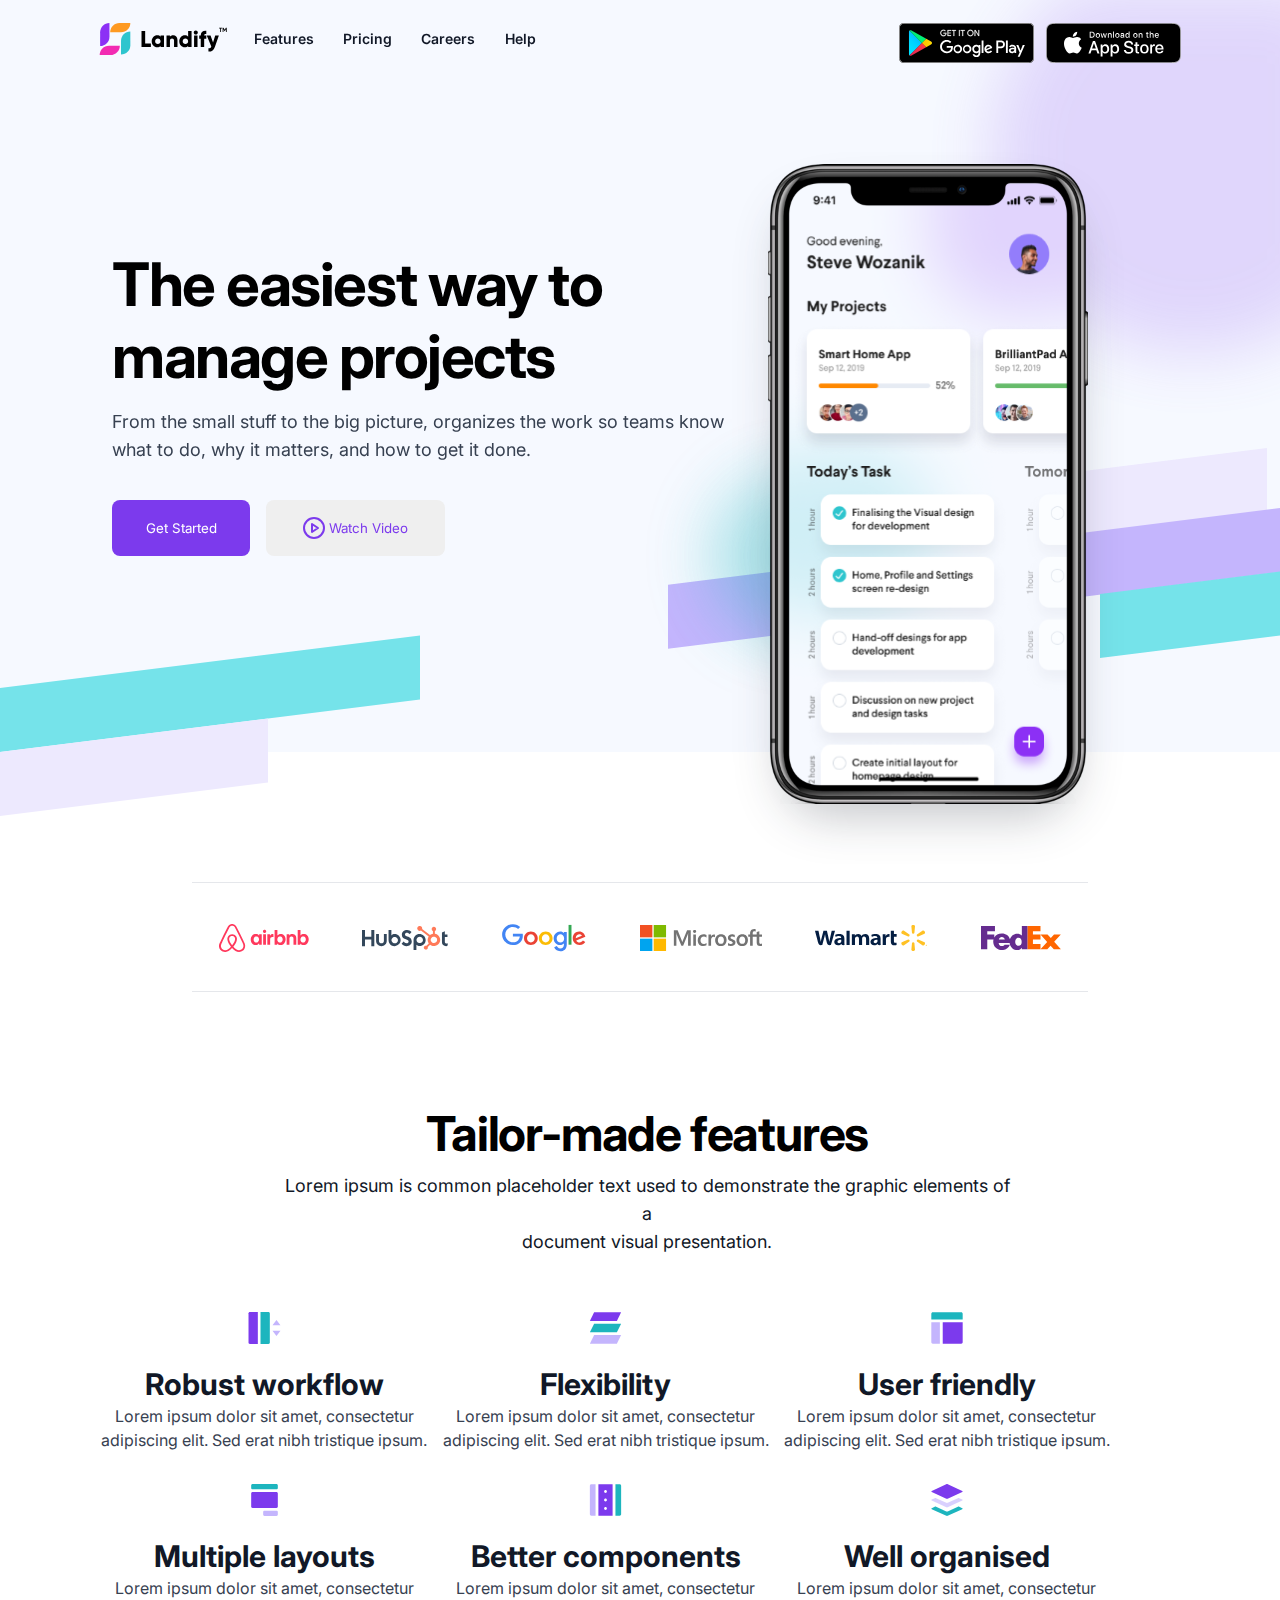
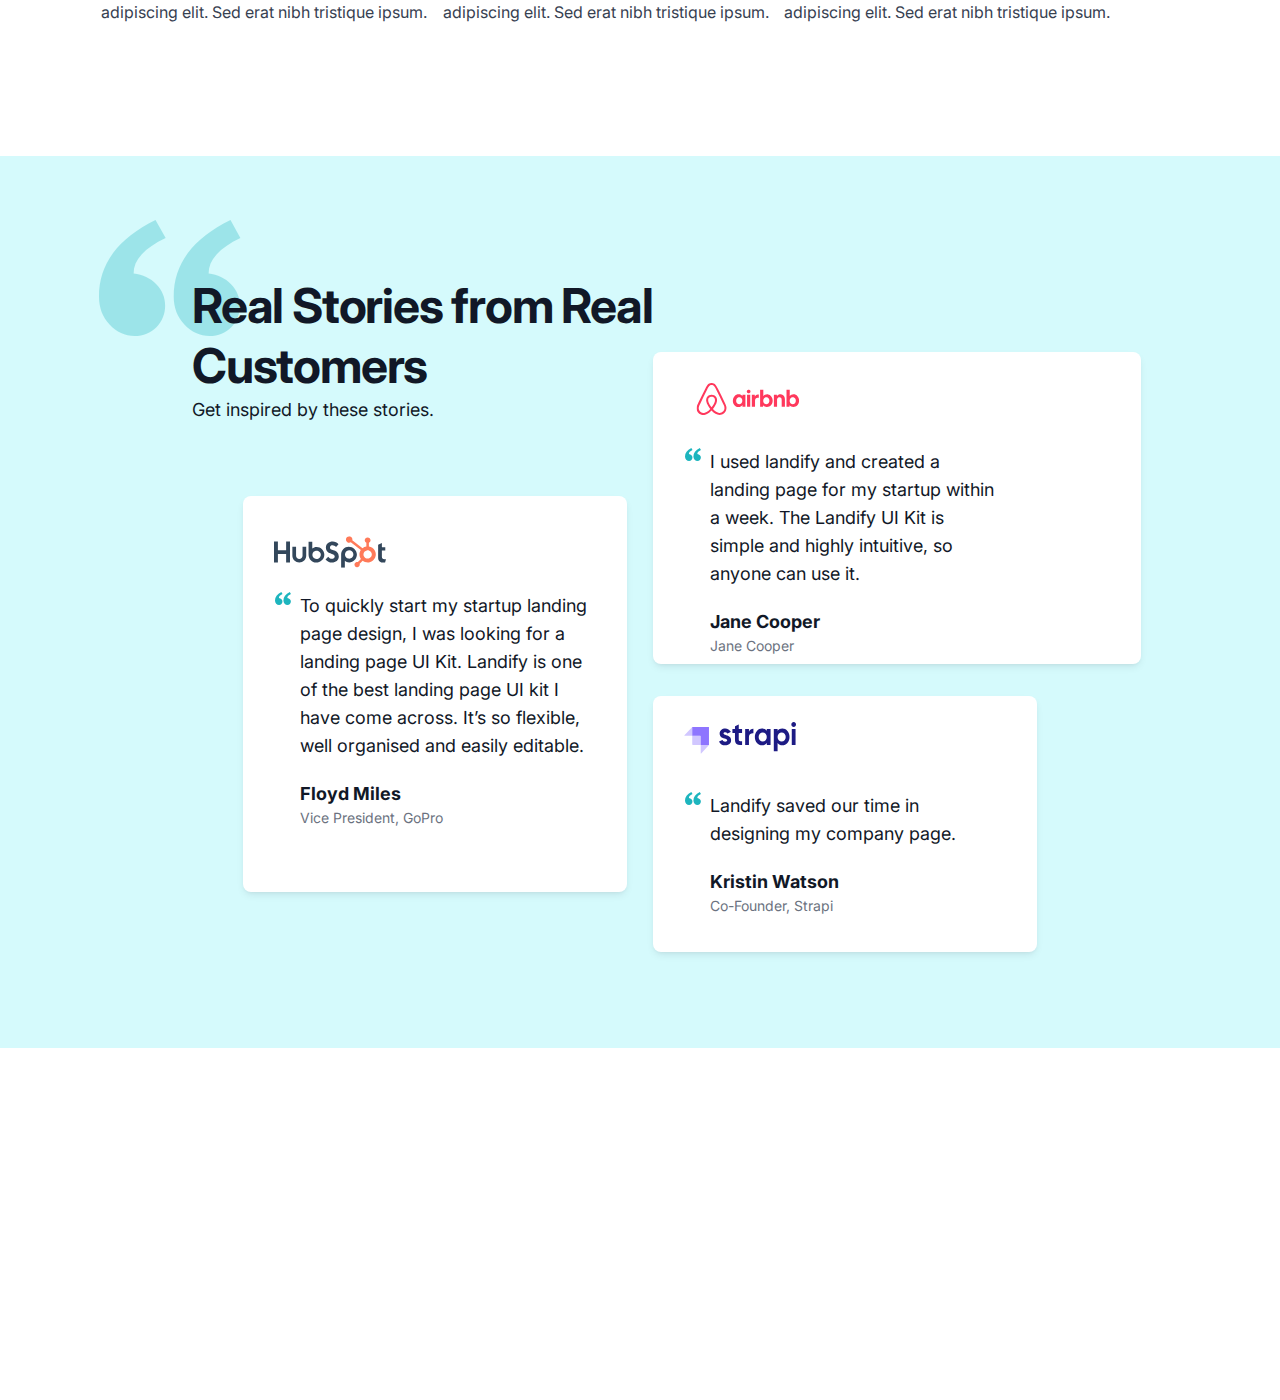
==== index.html @ a139fcc8 "Hero, LogoClouds, Features, Testimonial Html and Css pages were created" ====
<!DOCTYPE html>
<html lang="en">

<head>
  <meta charset="UTF-8">
  <meta http-equiv="X-UA-Compatible" content="IE=edge">
  <meta name="viewport" content="width=device-width, initial-scale=1.0">
  <title>Document</title>
  <link rel="stylesheet" href="style.css">
</head>

<body>
  <section class="frame">
    <section class="hero">

      <div class="bg">

          <img src="images/Hero/Purple Circle.svg" alt="" id="purple">
          <img src="images/Hero/Left Band 1.svg" alt="" id="band1">
          <img src="images/Hero/Left Band 2.svg" alt="" id="band2">
          <img src="images/Hero/Right Band 1.svg" alt="" id="band3">
          <img src="images/Hero/Right Band 2.svg" alt="" id="band4">
          <img src="images/Hero/Right Band 3.svg" alt="" id="band5">
       
        <div class="navbar">
          <div class="left-nav">
            <img src="images/Hero/Logo.svg" alt="">
            <div class="link">
              <a class="style" href="#">Features</a>
              <a class="style" href="#">Pricing</a>
              <a class="style" href="#">Careers</a>
              <a class="style" href="#">Help</a>
            </div>
          </div>
          <div class="right-nav">
            <img src="images/Hero/_App badges.svg" alt="">


          </div>
        </div>

        <div class="container">
          <div class="leftContainer">
            <div class="header">
              <p class=title>The easiest way to manage projects</p>
              <p class="subtitle">From the small stuff to the big picture, organizes the work so teams know what to do,
                why it matters, and how to get it
                done.</p>
            </div>
            <div class="buttons">
              <button id="purpleBtn">Get Started</button>
              <button id="btn"><img src="images/Hero/Icon.svg" alt="" style="margin-right: 4px;"> Watch Video</button>

            </div>





          </div>
          <div class="rightContainer">
            <img src="images/Hero/Turquoise Circle.svg" alt="" id="turquoise">
            <div class="iphone">
              <img src="images/Hero/Mobile.svg" alt="">
            </div>



          </div>

        </div>

      </div>
    </section>

<!---LogoClouds-->
<section class="logo-clouds">

  <div class="logo-container">
    
    <div class="logos">
      <img src="images/Logo Clouds/1.svg" alt="">
      <img src="images/Logo Clouds/2.svg" alt="">
      <img src="images/Logo Clouds/3.svg" alt="">
      <img src="images/Logo Clouds/4.svg" alt="">
      <img src="images/Logo Clouds/5.svg" alt="">
      <img src="images/Logo Clouds/6.svg" alt="">

    </div>

  </div>
</section>

<!-- Features -->

<section class="features">
  <div class="features-header">
    <p class=f-title>Tailor-made features</p>
    <p class="f-subtitle">Lorem ipsum is common placeholder text used to demonstrate the graphic elements of a <br> document visual presentation.</p>

  </div>
  <div class="features-container">
    <div class="row1">
      
      <div class="box">
        <img class="icon" src="images/Features/Group1.svg" alt="">
        <div class="content">
          <p  class="box-title">Robust workflow</p>
          <p class="box-subtitle">Lorem ipsum dolor sit amet, consectetur<br>adipiscing elit. Sed erat nibh tristique ipsum.</p>

        </div>
      </div>
      
      <div class="box">
            <img  class="icon" src="images/Features/Group2.svg" alt="">
            <div class="content">
              <p  class="box-title">Flexibility</p>
              <p class="box-subtitle">Lorem ipsum dolor sit amet, consectetur<br>adipiscing elit. Sed erat nibh tristique ipsum.</p>

            </div>
      </div>
  
      <div class="box">
          <img class="icon" src="images/Features/Group3.svg" alt="">
          <div class="content">
            <p class="box-title">User friendly</p>
            <p class="box-subtitle">Lorem ipsum dolor sit amet, consectetur<br>adipiscing elit. Sed erat nibh tristique ipsum.</p>

          </div>
      </div>

    </div>
    <div class="row2">
      <div class="box">
          <img class="icon"src="images/Features/Group4.svg" alt="">
          <div class="content">
            <p  class="box-title" >Multiple layouts</p>
            <p class="box-subtitle">Lorem ipsum dolor sit amet, consectetur<br>adipiscing elit. Sed erat nibh tristique ipsum.</p>

          </div>
      </div>
      <div class="box">
          <img class="icon" src="images/Features/Group5.svg" alt="">
          <div class="content">
            <p  class="box-title">Better components</p>
            <p class="box-subtitle">Lorem ipsum dolor sit amet, consectetur<br> adipiscing elit. Sed erat nibh tristique ipsum.</p>
          </div>
      </div>
      <div class="box">
          <img class="icon" src="images/Features/Group6.svg" alt="">
          <div class="content">
            <p  class="box-title" >Well organised</p>
            <p class="box-subtitle">Lorem ipsum dolor sit amet, consectetur<br>adipiscing elit. Sed erat nibh tristique ipsum.</p>

          </div>
      </div>

    </div>
  </div>



</section>

<section class="testimonial">
  <div class="iconic">
    <img src="images/Testimonial/icon.svg" alt="">
 
  </div>
  <div class="section-title">
    <p class="T-title">Real Stories from Real Customers</p>
   
    <p class=T-subtitle>Get inspired by these stories.</p>


  </div>
  <div class="item1">
    <img id="Hp" src="images/Logo Clouds/2.svg" alt="">
    <div class="content1">
      <img src="images/Testimonial/m.svg" alt="">
      <div class="f">
        <p class="text">To quickly start my startup landing page design, I was looking for a landing page UI Kit. Landify is one of the best
        landing page UI kit I have come across. It’s so flexible, well organised and easily editable.</p>
        <div class="fperson1">
          <p class="person">Floyd Miles</p>
          <p class="slim">Vice President, GoPro</p>

        </div>
      </div>
    </div>
  </div>
  <div class="item2">

    <img id="Hp" src="images/Testimonial/_Client logo.svg" alt="">
    <div class="content2">
      <img src="images/Testimonial/m.svg" alt="">
      <div class="f">
        <p class="text">Landify saved our time in designing my company page.</p>
        <div class="fperson1">
          <p class="person">Kristin Watson</p>
          <p class="slim">Co-Founder, Strapi</p>
    
        </div>
      </div>
    </div>



  </div>
  <div class="item3">
    <img id="Hp" src="images/Logo Clouds/1.svg" alt="">
    <div class="content3">
      <img src="images/Testimonial/m.svg" alt="">
      <div class="f">
        <p class="text">I used landify and created a landing page for my startup within a week. The Landify UI Kit is simple and highly
        intuitive, so anyone can use it.</p>
        <div class="fperson1">
          <p class="person">Jane Cooper</p>
          <p class="slim">Jane Cooper</p>
    
        </div>
      </div>
    </div>


  </div>
</section>






  </section>

</body>

</html>
---- style.css ----
@import url( 'https://fonts.googleapis.com/css2?family=Inter:wght@600,700,400,800&display=swap%27%27');
*{
    padding: 0;
    margin: 0;
    list-style: none;
    border: none;
    text-decoration: none;
    box-sizing: border-box;
    font-family: 'Inter',sans-serif;

}
.frame{
  position: relative;
  width: 100%;
  height: 3000px;
  overflow: hidden;
  background: white;
  margin: auto;

}
.hero{
  position: absolute;
  width: 100%;
  height: 866px;
  left:0px;
  top: 0px;
  margin: auto;
}
.bg{
    position: absolute;
    width: 100%;
    height: 752px;
    left: 0px;
    top: 0px;
    background: #F2F7FFB2 70%;
    background: rgba(242, 247, 255, 0.7);
    backdrop-filter: blur(100px);
}
#band1{
  position: absolute;
  top: 635px;
}
#band2{
  position: absolute;
  top: 718px;
}
#band3{
  position: absolute;
  top:448px;
  right: 1%;

}
#band4{
  position: absolute;
  top:508px;
  right: 0%;

}
#band5{
   position: absolute;
  top:541px;
  right: 0%;

}
#purple{
  position: absolute;
    filter: blur(33px);
    right: -5%;
    top: -15px;
    opacity: 0.3;
}
#turquoise{
  position: absolute;
  top:320px;
  left:13%;
  filter: blur(33px);
  opacity: 0.6;
  
}

.navbar{
  position:absolute;
  width: 100%;
  height: 80px;
  left:0px;
  top:0px;
 
}
.left-nav{
  display: flex;
  flex-direction:row;
  align-items: center;
  padding: 0px;
  position: absolute;
  width: 442px;
  height:32px;
  left:7.7%;
  top:23px;
 
}
.link{
display: flex;
flex-direction: row;
align-items: center;
justify-content: space-between;
padding: 0px;
position: absolute;
width: 282px;
height: 28px;
right: 5px;
flex: none;
order: 1;
flex-grow: 0;
}
.style{
color: #111827;
font-size: 14px;
font-style: normal;
font-weight: 600;
line-height: 20px;
letter-spacing: 0px;
text-align: left;

}

.right-nav{
  display: flex;
  flex-direction: column;
  align-items: center;
  padding: 0px;
  position: absolute;
  width: 282px;
  height:40px;
  right:7.7%;
  top:23px;

}



.container{
    display: flex;
    flex-direction: row;
    align-items: flex-start;
    padding: 0px;
    position: absolute;
    width:80%;
    height: 640px;
    right: 112px;
    left: 112px;
    top: 152px;
    bottom: 74px;
 
}
.leftContainer{
    display: flex;
    flex-direction: column;
    align-items: flex-start;
    padding: 96px 48px 0px 0px;
    position: static;
    width: 696px;
    height: 420px;
    left: 0px;
    top: 0px;
    flex: none;
    order: 0;
}

.title{
font-size: 60px;
font-style: normal;
font-weight: 700;
line-height: 72px;
letter-spacing: -0.025em;
text-align: left;
}
.subtitle{
position: static;
width: 648px;
height: 56px;
left: 0px;
top: 160px;
font-style: normal;
font-weight: normal;
font-size: 18px;
line-height: 28px;
font-feature-settings: 'liga' off;
flex: none;
order: 1;
align-self: stretch;
flex-grow: 0;
margin: 16px 0px;
color:#374151;
}
.buttons{
  display: flex;
flex-direction: row;
align-items: center;
justify-content: space-between;
padding: 0px;
position: static;
width: 333px;
height: 56px;
left: 0px;
top: 344px;
flex: none;
margin-top: 20px;
order: 1;
flex-grow: 0;

}
#purpleBtn{
  display: flex;
flex-direction: row;
justify-content: center;
align-items: center;
padding: 0px;
position: static;
width: 138px;
height: 56px;
left: 0px;
top: 0px;
background: #7C3AED;
border-radius: 8px;
flex: none;
order: 0;
flex-grow: 0;
color: white;
}
#btn{
display: flex;
flex-direction: row;
justify-content: center;
align-items: center;
padding: 0px;
position: static;
width: 179px;
height: 56px;
left: 154px;
top: 0px;
border-radius: 8px;
flex: none;
order: 1;
flex-grow: 0;
color:#7C3AED;
}

.rightContainer{
  position: absolute;
  width:488px;
  height: 640px;
  right: 0%;
  top: 0px;
  flex: none;
  order: 1;
  flex-grow: 0;

}
.iphone{
  position: absolute;
    width: 320px;
    height: 640px;
    left: 84px;
    top: 0px;   
}

/* LogoClouds */

.logo-clouds{
    display: flex;
    flex-direction: column;
    align-items: center;
    position: absolute;
    width: 100%;
    height: 142px;
    top: 866px;
    order: 1;
    background-color:white;

}
.logo-container{
    display: flex;
    flex-direction: column;
    align-items: center;
    position: absolute;
    width: 70%;
    height: 110px;
    order: 0;
    top: 16px;
    background-color:white;
     border:1px solid #E5E7EB;
    border-left:none;
    border-right: none;
}
.logos{
    display: flex;
    flex-direction: row;
    justify-content: space-around;
    align-items: center;
    position: absolute;
    width: 100%;
    height: 60px;
    top: 25px;
    order: 1;
    background: white;
  

}
 /* features */
 .features{
position:absolute;
width:100%;
height:748px;
top: 1008px;
background:#FFFFFF;
 }

.features-header{
    display: flex;
    flex-direction: column;
    align-items: flex-start;
    position: absolute;
    left: 22.14%;
    right: 21%;
    top: 12.83%;
    bottom: 70.59%;
    background-color:#FFFFFF;
}
.features-container{
display: flex;
flex-direction: column;
align-items: flex-start;
padding: 0px;
position: absolute;
width: 80%;
height: 368px;
left:7.7%;
top: 284px;
background:#FFFFFF;
}
.row1{
display: flex;
flex-direction: row;
align-items: center;
position: static;
height: 152px;
width: 100%;
order:0;
background:#FFFFFF;
margin-top:20px;
}
.row2{
display: flex;
flex-direction: row;
align-items: center;
position: static;
height: 152px;
width: 100%;
order:1;
background:#FFFFFF;
margin-top:20px;
}
.box{
display: flex;
flex-direction:column;
align-items: center;
position: static;
width: 100%;
height: 152px;
border-radius: 8px;
background-color:#FFFFFF;
margin-right:10px;

}

.f-title{
  position: static;
height: 60px;
width: 100%;
font-size: 48px;
font-style: normal;
font-weight: 700;
line-height: 60px;
letter-spacing: -0.025em;
text-align: center;


}
.f-subtitle{
width: 100%;;
height: 56px;
left: 0px;
top: 68px;
font-style: normal;
font-weight: normal;
font-size: 18px;
line-height: 28px;
text-align: center;
font-feature-settings: 'liga' off;
color: #111827;
flex: none;
order: 1;
align-self: stretch;
flex-grow: 0;
margin: 8px 0px;}
.icon{
position:relative;
width: 100%;
height: 32px;
top: 0px;

}
.content{
  display: flex;
    flex-direction: column;
    align-items: center;
    position: static;
    width: 100%;
    height: 96px;
    align-self: stretch;
    margin-top: 20px;
   
}
.box-title{

    font-style: normal;
    font-weight: bold;
    font-size: 30px;
    line-height: 40px; 
    text-align: center;
    color: #111827;
}
.box-subtitle{
   font-style: normal;
    font-weight: normal;
    font-size: 16px;
    line-height: 24px;
    text-align: center;
    color: #374151;

}
.testimonial{
position: absolute;
width: 100%;
height: 892px;
left: 0px;
top: 1756px;
background: #D5FAFC;
}
.iconic{
   position: absolute;
    width: 142px;
    height: 116px;
    left: 7.7%;
    top: 64px;
    opacity: 0.3;
}
.section-title{
display:flex;
flex-direction: column;
align-items: flex-start;
position: absolute;
height: 120px;
width: 488px;
left: 15%;
top: 120px;

}
.T-title{

color: #111827;
font-size: 48px;
font-style: normal;
font-weight: 700;
line-height: 60px;
letter-spacing: -0.025em;
text-align: left;

}
.T-subtitle{
color: #111827;
font-size: 18px;
font-style: normal;
font-weight: 400;
line-height: 28px;
letter-spacing: 0em;
text-align: left;

}
.item1{
    display: flex;
    flex-direction: column;
    align-items: flex-start;
    position: absolute;
    width: 384px;
    height: 396px;
    right: 51%;
    top: 340px;
    background: #FFFFFF;
    border-radius: 8px;
    box-shadow: 0px 4px 8px -2px rgba(17, 24, 39, 0.1), 0px 2px 4px -2px rgba(17, 24, 39, 0.06);


}
.item2{
  display: flex;
    flex-direction: column;
    align-items: flex-start;
    position: absolute;
    width: 384px;
    height: 256px;
    left: 51%;
    top: 540px;
    background: #FFFFFF;
    border-radius: 8px;
    box-shadow: 0px 4px 8px -2px rgba(17, 24, 39, 0.1), 0px 2px 4px -2px rgba(17, 24, 39, 0.06);

}
.item3{
   display: flex;
    flex-direction: column;
    align-items: flex-start;
    position: absolute;
    width: 488px;
    height: 312px;
    left: 51%;
    top: 196px;
    background: #FFFFFF;
    border-radius: 8px;
    box-shadow: 0px 4px 8px -2px rgba(17, 24, 39, 0.1), 0px 2px 4px -2px rgba(17, 24, 39, 0.06);
   

}
.content1{
display: flex;
flex-direction: row;
align-items: flex-start;
position: absolute;
height: 268px;
width: 320px;
left: 32px;
top: 96px;


}

.fperson1{
height: 48px;
width: 288px;
left: 0px;
top: 220px;
border-radius: 0px;
}

#Hp{
position:absolute;
width: 112px;
height: 32px;
left: 8%;
top: 10%;
}
.text{
color: #111827;
font-size: 18px;
font-style: normal;
font-weight: 400;
line-height: 28px;
letter-spacing: 0em;
text-align: left;

}
.person{
margin-top: 20px;
color: #111827;
font-size: 18px;
font-style: normal;
font-weight: 700;
line-height: 28px;
letter-spacing: 0em;
text-align: left;

}
.slim{
 color:#6B7280;
font-size: 14px;
font-style: normal;
font-weight: 400;
line-height: 20px;
letter-spacing: 0em;
text-align: left;

}
.content2{
display: flex;
flex-direction: row;
align-items: flex-start;
position: absolute;
height: 128px;
width: 320px;
left: 32px;
top: 96px;
border-radius: 0px;
}


.content3{
display: flex;
flex-direction: row;
align-items: flex-start;
position: absolute;
height: 184px;
width: 424px;
left: 32px;
top: 96px;
border-radius: 0px;

}
.f{
position: absolute;
height: 196px;
width: 288px;
left: 25px;
top: 0px;

}
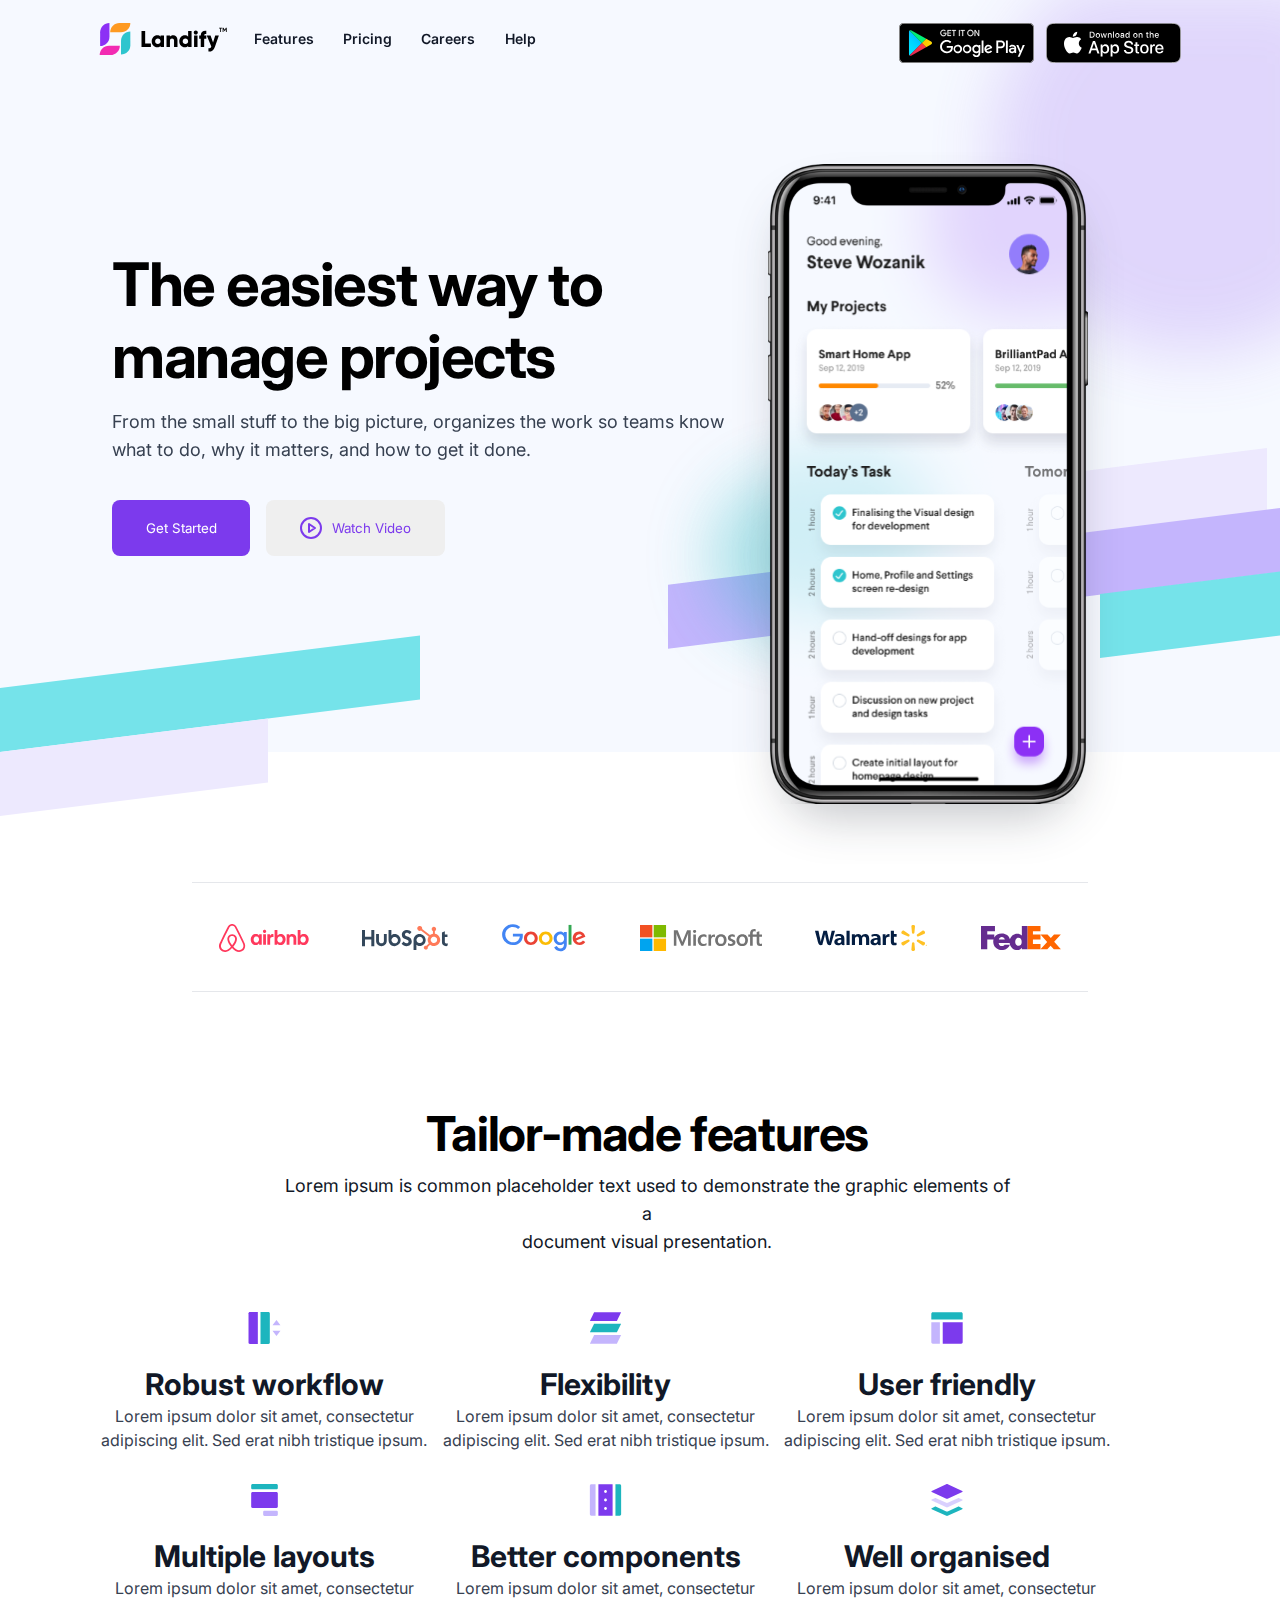
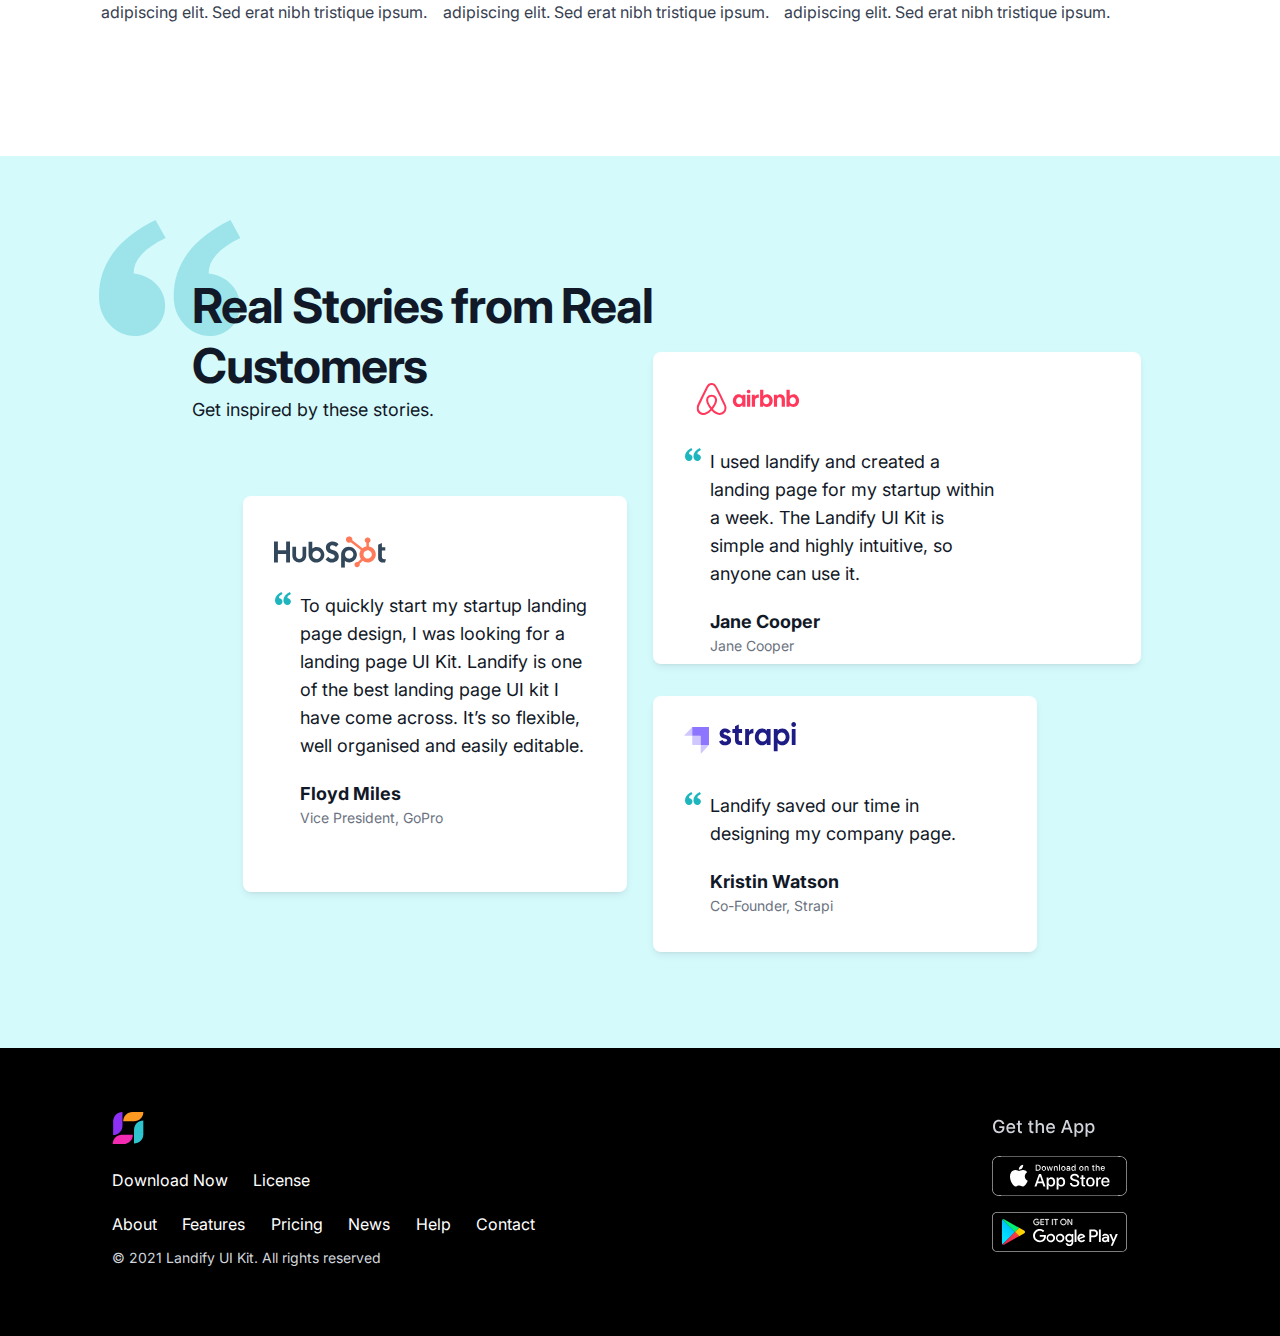
==== commit 74443db8: "Footer created with html and css" ====
--- a/index.html
+++ b/index.html
@@ -15,13 +15,13 @@
 
       <div class="bg">
 
-          <img src="images/Hero/Purple Circle.svg" alt="" id="purple">
-          <img src="images/Hero/Left Band 1.svg" alt="" id="band1">
-          <img src="images/Hero/Left Band 2.svg" alt="" id="band2">
-          <img src="images/Hero/Right Band 1.svg" alt="" id="band3">
-          <img src="images/Hero/Right Band 2.svg" alt="" id="band4">
-          <img src="images/Hero/Right Band 3.svg" alt="" id="band5">
-       
+        <img src="images/Hero/Purple Circle.svg" alt="" id="purple">
+        <img src="images/Hero/Left Band 1.svg" alt="" id="band1">
+        <img src="images/Hero/Left Band 2.svg" alt="" id="band2">
+        <img src="images/Hero/Right Band 1.svg" alt="" id="band3">
+        <img src="images/Hero/Right Band 2.svg" alt="" id="band4">
+        <img src="images/Hero/Right Band 3.svg" alt="" id="band5">
+
         <div class="navbar">
           <div class="left-nav">
             <img src="images/Hero/Logo.svg" alt="">
@@ -49,7 +49,7 @@
             </div>
             <div class="buttons">
               <button id="purpleBtn">Get Started</button>
-              <button id="btn"><img src="images/Hero/Icon.svg" alt="" style="margin-right: 4px;"> Watch Video</button>
+              <button id="btn"><img src="images/Hero/Icon.svg" alt="" style="margin-right:10px;"> Watch Video</button>
 
             </div>
 
@@ -73,159 +73,205 @@
       </div>
     </section>
 
-<!---LogoClouds-->
-<section class="logo-clouds">
-
-  <div class="logo-container">
-    
-    <div class="logos">
-      <img src="images/Logo Clouds/1.svg" alt="">
-      <img src="images/Logo Clouds/2.svg" alt="">
-      <img src="images/Logo Clouds/3.svg" alt="">
-      <img src="images/Logo Clouds/4.svg" alt="">
-      <img src="images/Logo Clouds/5.svg" alt="">
-      <img src="images/Logo Clouds/6.svg" alt="">
-
-    </div>
-
-  </div>
-</section>
-
-<!-- Features -->
-
-<section class="features">
-  <div class="features-header">
-    <p class=f-title>Tailor-made features</p>
-    <p class="f-subtitle">Lorem ipsum is common placeholder text used to demonstrate the graphic elements of a <br> document visual presentation.</p>
-
-  </div>
-  <div class="features-container">
-    <div class="row1">
-      
-      <div class="box">
-        <img class="icon" src="images/Features/Group1.svg" alt="">
-        <div class="content">
-          <p  class="box-title">Robust workflow</p>
-          <p class="box-subtitle">Lorem ipsum dolor sit amet, consectetur<br>adipiscing elit. Sed erat nibh tristique ipsum.</p>
-
-        </div>
-      </div>
-      
-      <div class="box">
-            <img  class="icon" src="images/Features/Group2.svg" alt="">
-            <div class="content">
-              <p  class="box-title">Flexibility</p>
-              <p class="box-subtitle">Lorem ipsum dolor sit amet, consectetur<br>adipiscing elit. Sed erat nibh tristique ipsum.</p>
-
-            </div>
-      </div>
-  
-      <div class="box">
-          <img class="icon" src="images/Features/Group3.svg" alt="">
-          <div class="content">
-            <p class="box-title">User friendly</p>
-            <p class="box-subtitle">Lorem ipsum dolor sit amet, consectetur<br>adipiscing elit. Sed erat nibh tristique ipsum.</p>
-
-          </div>
-      </div>
-
-    </div>
-    <div class="row2">
-      <div class="box">
-          <img class="icon"src="images/Features/Group4.svg" alt="">
-          <div class="content">
-            <p  class="box-title" >Multiple layouts</p>
-            <p class="box-subtitle">Lorem ipsum dolor sit amet, consectetur<br>adipiscing elit. Sed erat nibh tristique ipsum.</p>
-
-          </div>
-      </div>
-      <div class="box">
-          <img class="icon" src="images/Features/Group5.svg" alt="">
-          <div class="content">
-            <p  class="box-title">Better components</p>
-            <p class="box-subtitle">Lorem ipsum dolor sit amet, consectetur<br> adipiscing elit. Sed erat nibh tristique ipsum.</p>
-          </div>
-      </div>
-      <div class="box">
-          <img class="icon" src="images/Features/Group6.svg" alt="">
-          <div class="content">
-            <p  class="box-title" >Well organised</p>
-            <p class="box-subtitle">Lorem ipsum dolor sit amet, consectetur<br>adipiscing elit. Sed erat nibh tristique ipsum.</p>
-
-          </div>
-      </div>
-
-    </div>
-  </div>
-
-
-
-</section>
-
-<section class="testimonial">
-  <div class="iconic">
-    <img src="images/Testimonial/icon.svg" alt="">
- 
-  </div>
-  <div class="section-title">
-    <p class="T-title">Real Stories from Real Customers</p>
-   
-    <p class=T-subtitle>Get inspired by these stories.</p>
-
-
-  </div>
-  <div class="item1">
-    <img id="Hp" src="images/Logo Clouds/2.svg" alt="">
-    <div class="content1">
-      <img src="images/Testimonial/m.svg" alt="">
-      <div class="f">
-        <p class="text">To quickly start my startup landing page design, I was looking for a landing page UI Kit. Landify is one of the best
-        landing page UI kit I have come across. It’s so flexible, well organised and easily editable.</p>
-        <div class="fperson1">
-          <p class="person">Floyd Miles</p>
-          <p class="slim">Vice President, GoPro</p>
-
-        </div>
-      </div>
-    </div>
-  </div>
-  <div class="item2">
-
-    <img id="Hp" src="images/Testimonial/_Client logo.svg" alt="">
-    <div class="content2">
-      <img src="images/Testimonial/m.svg" alt="">
-      <div class="f">
-        <p class="text">Landify saved our time in designing my company page.</p>
-        <div class="fperson1">
-          <p class="person">Kristin Watson</p>
-          <p class="slim">Co-Founder, Strapi</p>
-    
-        </div>
-      </div>
-    </div>
-
-
-
-  </div>
-  <div class="item3">
-    <img id="Hp" src="images/Logo Clouds/1.svg" alt="">
-    <div class="content3">
-      <img src="images/Testimonial/m.svg" alt="">
-      <div class="f">
-        <p class="text">I used landify and created a landing page for my startup within a week. The Landify UI Kit is simple and highly
-        intuitive, so anyone can use it.</p>
-        <div class="fperson1">
-          <p class="person">Jane Cooper</p>
-          <p class="slim">Jane Cooper</p>
-    
-        </div>
-      </div>
-    </div>
-
-
-  </div>
-</section>
-
+    <!---LogoClouds-->
+    <section class="logo-clouds">
+
+      <div class="logo-container">
+
+        <div class="logos">
+          <img src="images/Logo Clouds/1.svg" style="cursor: pointer" alt="">
+          <img src="images/Logo Clouds/2.svg" style="cursor: pointer" alt="">
+          <img src="images/Logo Clouds/3.svg" style="cursor: pointer" alt="">
+          <img src="images/Logo Clouds/4.svg" style="cursor: pointer" alt="">
+          <img src="images/Logo Clouds/5.svg" style="cursor: pointer" alt="">
+          <img src="images/Logo Clouds/6.svg" style="cursor: pointer" alt="">
+
+        </div>
+
+      </div>
+    </section>
+
+    <!-- Features -->
+
+    <section class="features">
+      <div class="features-header">
+        <p class=f-title>Tailor-made features</p>
+        <p class="f-subtitle">Lorem ipsum is common placeholder text used to demonstrate the graphic elements of a <br>
+          document visual presentation.</p>
+
+      </div>
+      <div class="features-container">
+        <div class="row1">
+
+          <div class="box">
+            <img class="icon" src="images/Features/Group1.svg" alt="">
+            <div class="content">
+              <p class="box-title">Robust workflow</p>
+              <p class="box-subtitle">Lorem ipsum dolor sit amet, consectetur<br>adipiscing elit. Sed erat nibh
+                tristique ipsum.</p>
+
+            </div>
+          </div>
+
+          <div class="box">
+            <img class="icon" src="images/Features/Group2.svg" alt="">
+            <div class="content">
+              <p class="box-title">Flexibility</p>
+              <p class="box-subtitle">Lorem ipsum dolor sit amet, consectetur<br>adipiscing elit. Sed erat nibh
+                tristique ipsum.</p>
+
+            </div>
+          </div>
+
+          <div class="box">
+            <img class="icon" src="images/Features/Group3.svg" alt="">
+            <div class="content">
+              <p class="box-title">User friendly</p>
+              <p class="box-subtitle">Lorem ipsum dolor sit amet, consectetur<br>adipiscing elit. Sed erat nibh
+                tristique ipsum.</p>
+
+            </div>
+          </div>
+
+        </div>
+        <div class="row2">
+          <div class="box">
+            <img class="icon" src="images/Features/Group4.svg" alt="">
+            <div class="content">
+              <p class="box-title">Multiple layouts</p>
+              <p class="box-subtitle">Lorem ipsum dolor sit amet, consectetur<br>adipiscing elit. Sed erat nibh
+                tristique ipsum.</p>
+
+            </div>
+          </div>
+          <div class="box">
+            <img class="icon" src="images/Features/Group5.svg" alt="">
+            <div class="content">
+              <p class="box-title">Better components</p>
+              <p class="box-subtitle">Lorem ipsum dolor sit amet, consectetur<br> adipiscing elit. Sed erat nibh
+                tristique ipsum.</p>
+            </div>
+          </div>
+          <div class="box">
+            <img class="icon" src="images/Features/Group6.svg" alt="">
+            <div class="content">
+              <p class="box-title">Well organised</p>
+              <p class="box-subtitle">Lorem ipsum dolor sit amet, consectetur<br>adipiscing elit. Sed erat nibh
+                tristique ipsum.</p>
+
+            </div>
+          </div>
+
+        </div>
+      </div>
+
+
+
+    </section>
+
+    <section class="testimonial">
+      <div class="iconic">
+        <img src="images/Testimonial/icon.svg" alt="">
+
+      </div>
+      <div class="section-title">
+        <p class="T-title">Real Stories from Real Customers</p>
+
+        <p class=T-subtitle>Get inspired by these stories.</p>
+
+
+      </div>
+      <div class="item1">
+        <img id="Hp" src="images/Logo Clouds/2.svg" alt="">
+        <div class="content1">
+          <img src="images/Testimonial/m.svg" alt="">
+          <div class="f">
+            <p class="text">To quickly start my startup landing page design, I was looking for a landing page UI Kit.
+              Landify is one of the best
+              landing page UI kit I have come across. It’s so flexible, well organised and easily editable.</p>
+            <div class="fperson1">
+              <p class="person">Floyd Miles</p>
+              <p class="slim">Vice President, GoPro</p>
+
+            </div>
+          </div>
+        </div>
+      </div>
+      <div class="item2">
+
+        <img id="Hp" src="images/Testimonial/_Client logo.svg" alt="">
+        <div class="content2">
+          <img src="images/Testimonial/m.svg" alt="">
+          <div class="f">
+            <p class="text">Landify saved our time in designing my company page.</p>
+            <div class="fperson1">
+              <p class="person">Kristin Watson</p>
+              <p class="slim">Co-Founder, Strapi</p>
+
+            </div>
+          </div>
+        </div>
+
+
+
+      </div>
+      <div class="item3">
+        <img id="Hp" src="images/Logo Clouds/1.svg" alt="">
+        <div class="content3">
+          <img src="images/Testimonial/m.svg" alt="">
+          <div class="f">
+            <p class="text">I used landify and created a landing page for my startup within a week. The Landify UI Kit
+              is simple and highly
+              intuitive, so anyone can use it.</p>
+            <div class="fperson1">
+              <p class="person">Jane Cooper</p>
+              <p class="slim">Jane Cooper</p>
+
+            </div>
+          </div>
+        </div>
+
+
+      </div>
+    </section>
+    <!-- footer -->
+
+    <section class="footer">
+      <div class="footer-section">
+        <div class="footer-logo">
+          <img src="images/footer/Logomark.svg" alt="">
+
+        </div>
+        <div class="links">
+          <div class="links1">
+            <a class="ftext" href="#">Download Now</a>
+            <a class="ftext" href="#">License</a>
+
+          </div>
+
+          <div class="links2">
+            <a class="ftext" href="#">About</a>
+            <a class="ftext" href="#">Features</a>
+            <a class="ftext" href="#">Pricing</a>
+            <a class="ftext" href="#">News</a>
+            <a class="ftext" href="#">Help</a>
+            <a class="ftext" href="#">Contact</a>
+
+
+
+          </div>
+
+        </div>
+        <p class="footer-text">© 2021 Landify UI Kit. All rights reserved</p>
+
+      </div>
+
+      <div class="download-badges">
+        <img src="images/footer/Download Badges.svg" alt="">
+
+
+      </div>
+    </section>
 
 
 
--- a/style.css
+++ b/style.css
@@ -12,7 +12,7 @@
 .frame{
   position: relative;
   width: 100%;
-  height: 3000px;
+  height: 2936px;
   overflow: hidden;
   background: white;
   margin: auto;
@@ -621,5 +621,95 @@
 width: 288px;
 left: 25px;
 top: 0px;
-
-}
+}
+
+.footer{
+display: flex;
+flex-direction: row;
+justify-content: space-between;
+align-items: flex-start;
+padding: 64px 112px;
+position:absolute;
+width: 100%;
+height: 288px;
+background:black;
+top: calc(50% - 288px/2 + 1324px);
+}
+.footer-section{
+display: flex;
+flex-direction: column;
+align-items: flex-start;
+padding: 0px;
+position: static;
+width: 423px;
+height: 160px;
+left: 112px;
+top: 64px;
+background-color:black;
+
+}
+.links{
+height: 60px;
+width: 423px;
+left: 0px;
+top: 56px;
+border-radius: 0px;
+background-color: black;
+
+}
+.links1{
+height: 24px;
+width: 198px;
+left: 0px;
+top: 0px;
+background-color:black;
+display:flex;
+justify-content: space-between;
+margin-top:20px;
+
+}
+.links2{
+height: 24px;
+width: 423px;
+left: 0px;
+top: 36px;
+border-radius: 0px;
+background-color:black;
+display:flex;
+justify-content: space-between;
+margin-top:20px;
+
+}
+.ftext{
+font-size: 16px;
+font-style: normal;
+font-weight: 400;
+line-height: 24px;
+letter-spacing: 0em;
+text-align: left;
+color: #FFFFFF;
+
+}
+.footer-text{
+font-size: 14px;
+font-style: normal;
+font-weight: 400;
+line-height: 20px;
+letter-spacing: 0em;
+text-align: left;
+color: #D1D5DB;
+margin-top:40px;
+
+}
+.dowload-badges{
+display: flex;
+flex-direction: column;
+align-items: flex-start;
+position: absolute;
+width: 176px;
+height: 140px;
+right: 7.7%;
+top: 64px;
+
+
+}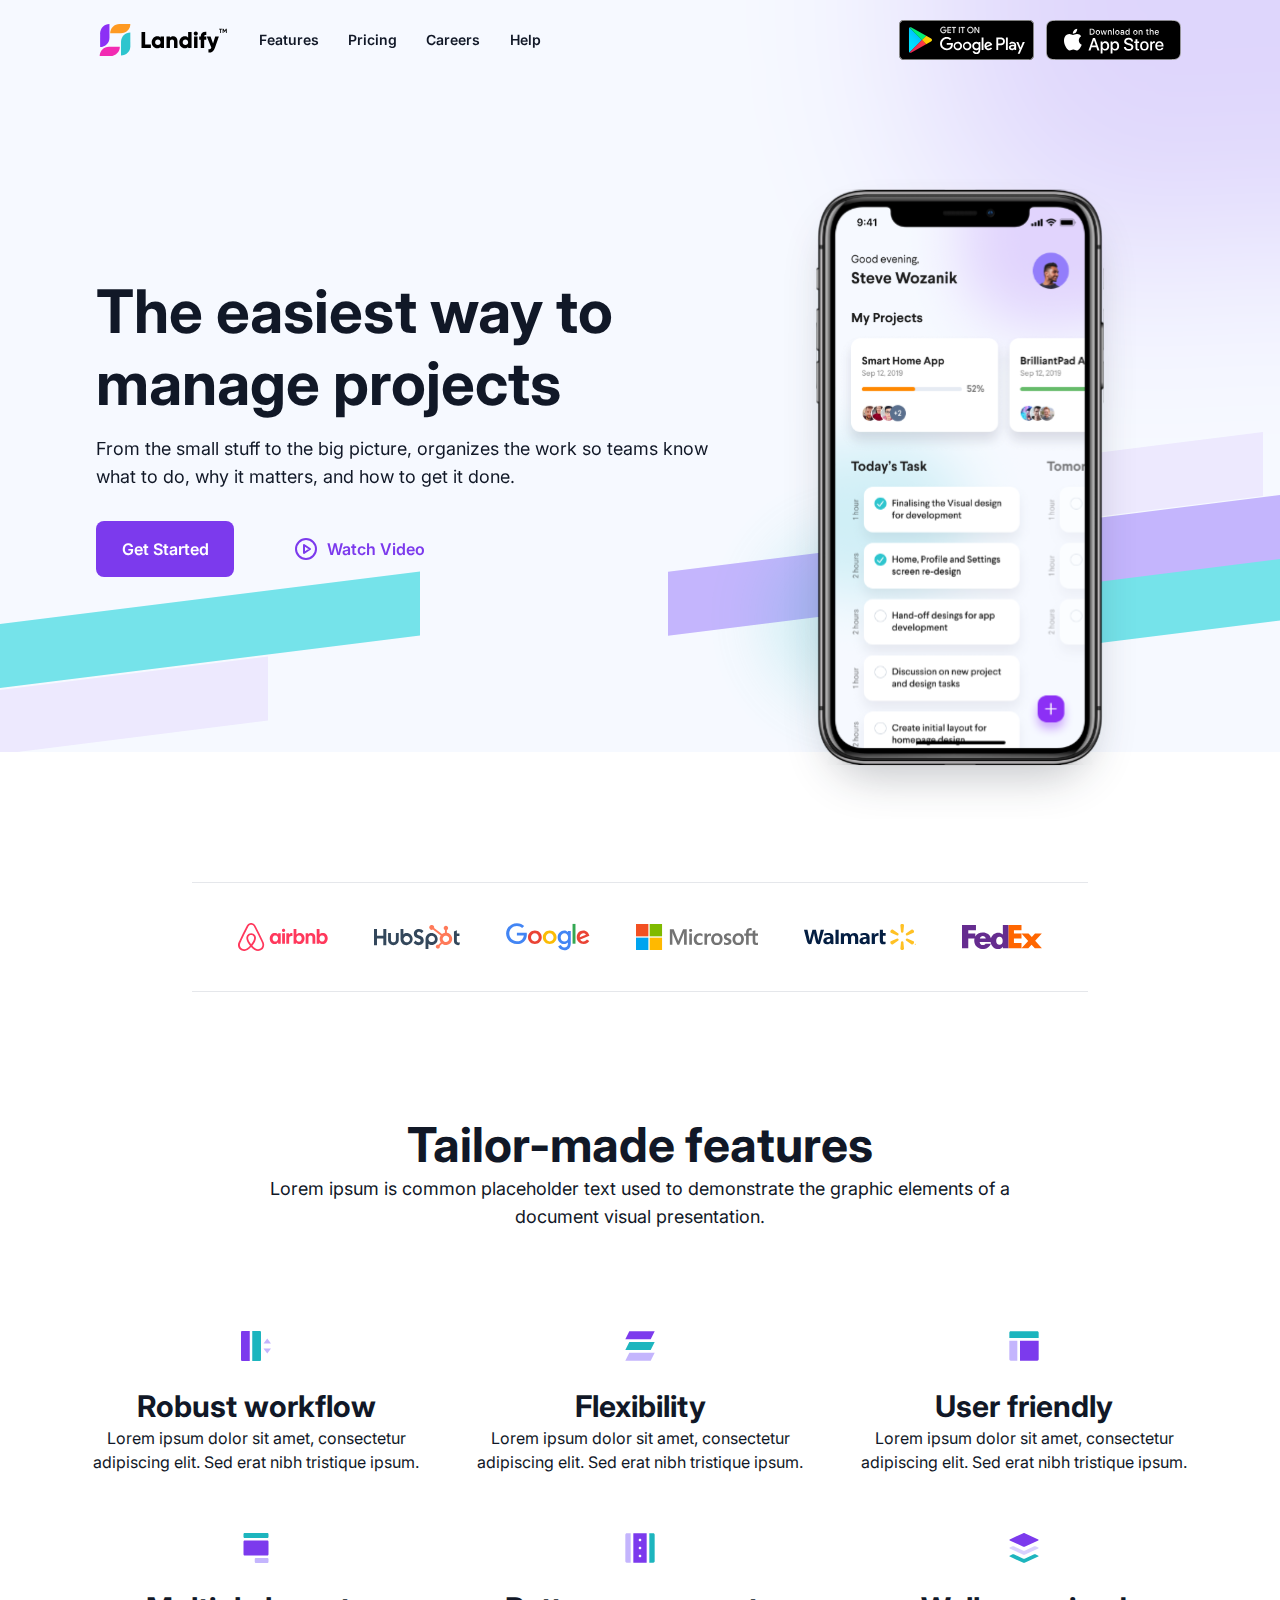
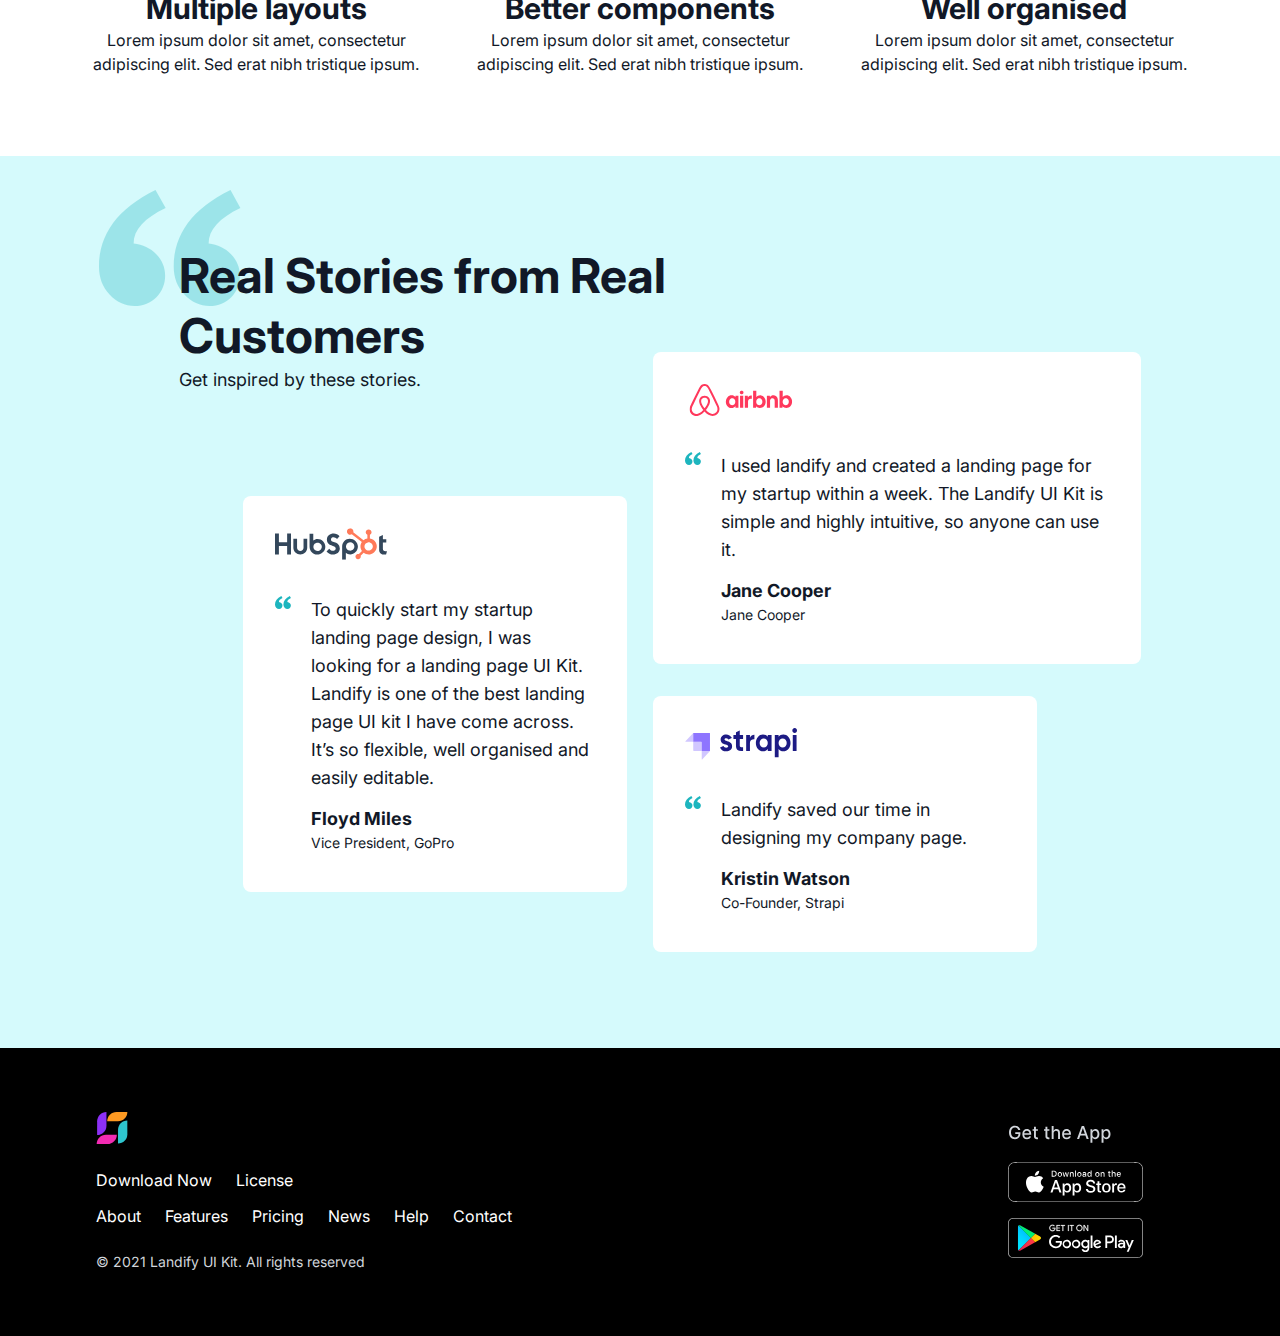
==== commit 8c4b0dd4: "desktop changes made" ====
--- a/index.html
+++ b/index.html
@@ -7,6 +7,7 @@
   <meta name="viewport" content="width=device-width, initial-scale=1.0">
   <title>Document</title>
   <link rel="stylesheet" href="style.css">
+  <link rel="stylesheet" href="responsive.css">
 </head>
 
 <body>
@@ -14,14 +15,7 @@
     <section class="hero">
 
       <div class="bg">
-
-        <img src="images/Hero/Purple Circle.svg" alt="" id="purple">
-        <img src="images/Hero/Left Band 1.svg" alt="" id="band1">
-        <img src="images/Hero/Left Band 2.svg" alt="" id="band2">
-        <img src="images/Hero/Right Band 1.svg" alt="" id="band3">
-        <img src="images/Hero/Right Band 2.svg" alt="" id="band4">
-        <img src="images/Hero/Right Band 3.svg" alt="" id="band5">
-
+        <img src="images/Hero/Turquoise Circle.svg" alt="" class="turquoise">
         <div class="navbar">
           <div class="left-nav">
             <img src="images/Hero/Logo.svg" alt="">
@@ -33,6 +27,7 @@
             </div>
           </div>
           <div class="right-nav">
+
             <img src="images/Hero/_App badges.svg" alt="">
 
 
@@ -41,34 +36,28 @@
 
         <div class="container">
           <div class="leftContainer">
-            <div class="header">
-              <p class=title>The easiest way to manage projects</p>
-              <p class="subtitle">From the small stuff to the big picture, organizes the work so teams know what to do,
-                why it matters, and how to get it
-                done.</p>
-            </div>
+
+            <span class=title>The easiest way to manage projects</span> <br>
+            <p class="subtitle">From the small stuff to the big picture, organizes the work so teams know what to do,
+              why it matters, and how to get it
+              done.</p>
             <div class="buttons">
               <button id="purpleBtn">Get Started</button>
               <button id="btn"><img src="images/Hero/Icon.svg" alt="" style="margin-right:10px;"> Watch Video</button>
-
-            </div>
-
-
-
-
+            </div>
 
           </div>
           <div class="rightContainer">
-            <img src="images/Hero/Turquoise Circle.svg" alt="" id="turquoise">
+            <!-- <img src="images/Hero/Turquoise Circle.svg" alt="" id="turquoise"> -->
             <div class="iphone">
               <img src="images/Hero/Mobile.svg" alt="">
             </div>
 
 
-
-          </div>
-
-        </div>
+          </div>
+        </div>
+
+      </div>
 
       </div>
     </section>
@@ -134,7 +123,7 @@
           </div>
 
         </div>
-        <div class="row2">
+        <div class="row1">
           <div class="box">
             <img class="icon" src="images/Features/Group4.svg" alt="">
             <div class="content">
@@ -164,9 +153,6 @@
 
         </div>
       </div>
-
-
-
     </section>
 
     <section class="testimonial">
@@ -175,9 +161,9 @@
 
       </div>
       <div class="section-title">
-        <p class="T-title">Real Stories from Real Customers</p>
-
-        <p class=T-subtitle>Get inspired by these stories.</p>
+        <p class="testimonial-title">Real Stories from Real Customers</p>
+
+        <p class="testimonial-subtitle">Get inspired by these stories.</p>
 
 
       </div>
@@ -202,7 +188,7 @@
         <img id="Hp" src="images/Testimonial/_Client logo.svg" alt="">
         <div class="content2">
           <img src="images/Testimonial/m.svg" alt="">
-          <div class="f">
+          <div class="f2">
             <p class="text">Landify saved our time in designing my company page.</p>
             <div class="fperson1">
               <p class="person">Kristin Watson</p>
@@ -219,7 +205,7 @@
         <img id="Hp" src="images/Logo Clouds/1.svg" alt="">
         <div class="content3">
           <img src="images/Testimonial/m.svg" alt="">
-          <div class="f">
+          <div class="f3">
             <p class="text">I used landify and created a landing page for my startup within a week. The Landify UI Kit
               is simple and highly
               intuitive, so anyone can use it.</p>
@@ -235,47 +221,38 @@
       </div>
     </section>
     <!-- footer -->
-
     <section class="footer">
-      <div class="footer-section">
-        <div class="footer-logo">
-          <img src="images/footer/Logomark.svg" alt="">
-
-        </div>
-        <div class="links">
-          <div class="links1">
-            <a class="ftext" href="#">Download Now</a>
-            <a class="ftext" href="#">License</a>
-
-          </div>
-
-          <div class="links2">
-            <a class="ftext" href="#">About</a>
-            <a class="ftext" href="#">Features</a>
-            <a class="ftext" href="#">Pricing</a>
-            <a class="ftext" href="#">News</a>
-            <a class="ftext" href="#">Help</a>
-            <a class="ftext" href="#">Contact</a>
-
-
-
-          </div>
-
-        </div>
-        <p class="footer-text">© 2021 Landify UI Kit. All rights reserved</p>
-
-      </div>
-
-      <div class="download-badges">
-        <img src="images/footer/Download Badges.svg" alt="">
-
-
-      </div>
-    </section>
-
-
-
-
+      <div class="footer-container">
+        <div class="left-footer">
+          <div class="links">
+            <div class="row">
+              <img class="small-logo" src="images/footer/Logomark.svg" alt="">
+            </div>
+            <div class="row">
+              <a class="footer-links">Download Now</a>
+              <a class="footer-links">License</a>
+            </div>
+            <div class="row">
+              <a class="footer-links">About</a>
+              <a class="footer-links">Features</a>
+              <a class="footer-links">Pricing</a>
+              <a class="footer-links">News</a>
+              <a class="footer-links">Help</a>
+              <a class="footer-links">Contact</a>
+            </div>
+            <div class="row">
+              <span class="footer-text">© 2021 Landify UI Kit. All rights reserved</span>
+            </div>
+          </div>
+        </div>
+        <div class="right-footer">
+          <div class="row">
+            <img class="footer-img" src="images/footer/Download Badges.svg" alt="">
+          </div>
+
+        </div>
+      </div>
+    </section>
 
   </section>
 
--- a/style.css
+++ b/style.css
@@ -7,6 +7,7 @@
     text-decoration: none;
     box-sizing: border-box;
     font-family: 'Inter',sans-serif;
+    color: #111827;
 
 }
 .frame{
@@ -14,702 +15,466 @@
   width: 100%;
   height: 2936px;
   overflow: hidden;
-  background: white;
-  margin: auto;
-
-}
+  background:#FFFFFF;
+  margin:auto;
+  background-image: url('images/Hero/Purple\ Circle.svg');
+  background-repeat: no-repeat;
+  background-position: 100% -4%;
+  
+  
+
+}
+/**** HERO CSS ****/
 .hero{
-  position: absolute;
   width: 100%;
   height: 866px;
-  left:0px;
-  top: 0px;
   margin: auto;
 }
 .bg{
-    position: absolute;
     width: 100%;
     height: 752px;
-    left: 0px;
-    top: 0px;
     background: #F2F7FFB2 70%;
-    background: rgba(242, 247, 255, 0.7);
     backdrop-filter: blur(100px);
-}
-#band1{
-  position: absolute;
-  top: 635px;
-}
-#band2{
-  position: absolute;
-  top: 718px;
-}
-#band3{
-  position: absolute;
-  top:448px;
-  right: 1%;
-
-}
-#band4{
-  position: absolute;
-  top:508px;
-  right: 0%;
-
-}
-#band5{
+    background-image: url('images/Hero/Left\ Band\ 1.svg'),url('images/Hero/Left\ Band\ 2.svg'),url('images/Hero/Right\ Band\ 1.svg'),url('images/Hero/Right\ Band\ 2.svg'),url('images/Hero/Right\ Band\ 3.svg');
+    background-repeat: no-repeat;
+   background-position: 0% 90%, 0% 103.5%, 98% 68%, 100% 81%,100% 83%;
+}
+.turquoise{
    position: absolute;
-  top:541px;
-  right: 0%;
-
-}
-#purple{
-  position: absolute;
-    filter: blur(33px);
-    right: -5%;
-    top: -15px;
-    opacity: 0.3;
-}
-#turquoise{
-  position: absolute;
-  top:320px;
-  left:13%;
+  top:71%;
+  left:60%;
   filter: blur(33px);
-  opacity: 0.6;
-  
+  opacity: 0.3;
+  z-index: 0;
 }
 
 .navbar{
-  position:absolute;
+  display: flex;
+  flex-direction: row;
+  align-items: center;
+  justify-content: space-between;
   width: 100%;
   height: 80px;
-  left:0px;
-  top:0px;
+  margin: auto;
+  position: relative;
  
+
 }
 .left-nav{
+    display: flex;
+    flex-direction: row;
+    align-items: center;
+    justify-content: space-between;
+    width: 442px;
+    height: 32px;
+    margin-left:7.7%;
+}
+.right-nav{
+    display: flex;
+    flex-direction: row;
+    align-items: center;
+    justify-content: space-between;
+    width: 282px;
+    height: 40px;
+    margin-right:7.7%;
+}
+.style{
+   font-size: 14px;
+   font-weight: 600;
+   line-height: 20px;
+}
+.link{
+  width: 282px;
+  height: 28px;
   display: flex;
   flex-direction:row;
   align-items: center;
-  padding: 0px;
-  position: absolute;
-  width: 442px;
-  height:32px;
-  left:7.7%;
-  top:23px;
- 
-}
-.link{
+  justify-content: space-between;
+}
+.container{
+    width: 85%;
+    height: 640px;
+    display: flex;
+    justify-content: space-between;
+    margin: auto;
+    margin-top: 99px;
+}
+.leftContainer{
+  width: 696px;
+  height: 400px;
+  padding: 96px 0px 0px 0px; 
+}
+.title{
+   font-size: 60px;
+   line-height: 72px;
+   font-weight: 700;
+}
+.subtitle{
+    margin-top: 16px;
+    font-size: 18px;
+    line-height: 28px;
+    font-weight: 400;
+    margin-bottom: 30px;
+}
+.buttons{
 display: flex;
 flex-direction: row;
 align-items: center;
 justify-content: space-between;
-padding: 0px;
-position: absolute;
-width: 282px;
-height: 28px;
-right: 5px;
-flex: none;
-order: 1;
-flex-grow: 0;
-}
-.style{
-color: #111827;
-font-size: 14px;
-font-style: normal;
-font-weight: 600;
-line-height: 20px;
-letter-spacing: 0px;
-text-align: left;
-
-}
-
-.right-nav{
-  display: flex;
-  flex-direction: column;
-  align-items: center;
-  padding: 0px;
-  position: absolute;
-  width: 282px;
-  height:40px;
-  right:7.7%;
-  top:23px;
-
-}
-
-
-
-.container{
-    display: flex;
-    flex-direction: row;
-    align-items: flex-start;
-    padding: 0px;
-    position: absolute;
-    width:80%;
-    height: 640px;
-    right: 112px;
-    left: 112px;
-    top: 152px;
-    bottom: 74px;
- 
-}
-.leftContainer{
-    display: flex;
-    flex-direction: column;
-    align-items: flex-start;
-    padding: 96px 48px 0px 0px;
-    position: static;
-    width: 696px;
-    height: 420px;
-    left: 0px;
-    top: 0px;
-    flex: none;
-    order: 0;
-}
-
-.title{
-font-size: 60px;
-font-style: normal;
-font-weight: 700;
-line-height: 72px;
-letter-spacing: -0.025em;
-text-align: left;
-}
-.subtitle{
-position: static;
-width: 648px;
-height: 56px;
-left: 0px;
-top: 160px;
-font-style: normal;
-font-weight: normal;
-font-size: 18px;
-line-height: 28px;
-font-feature-settings: 'liga' off;
-flex: none;
-order: 1;
-align-self: stretch;
-flex-grow: 0;
-margin: 16px 0px;
-color:#374151;
-}
-.buttons{
-  display: flex;
-flex-direction: row;
-align-items: center;
-justify-content: space-between;
-padding: 0px;
-position: static;
 width: 333px;
 height: 56px;
-left: 0px;
-top: 344px;
-flex: none;
-margin-top: 20px;
-order: 1;
-flex-grow: 0;
 
 }
 #purpleBtn{
-  display: flex;
-flex-direction: row;
-justify-content: center;
-align-items: center;
-padding: 0px;
-position: static;
 width: 138px;
 height: 56px;
-left: 0px;
-top: 0px;
 background: #7C3AED;
 border-radius: 8px;
-flex: none;
-order: 0;
-flex-grow: 0;
 color: white;
+font-size: 16px;
+font-weight: 600;
+line-height: 24px;
 }
 #btn{
-display: flex;
-flex-direction: row;
-justify-content: center;
-align-items: center;
-padding: 0px;
-position: static;
-width: 179px;
-height: 56px;
-left: 154px;
-top: 0px;
-border-radius: 8px;
-flex: none;
-order: 1;
-flex-grow: 0;
-color:#7C3AED;
-}
-
+  display: flex;
+  align-items: center;
+  justify-content: center;
+   width: 138px;
+    height: 56px;
+    border: none;
+    background-color: transparent;
+    color: #7C3AED;
+    font-size: 16px;
+    line-height: 24px;
+    font-weight: 600;
+}
 .rightContainer{
-  position: absolute;
-  width:488px;
-  height: 640px;
-  right: 0%;
-  top: 0px;
-  flex: none;
-  order: 1;
-  flex-grow: 0;
-
+    display: flex;
+    justify-content: center;
+    width: 488px;
+    height: 640px;
+ 
 }
 .iphone{
-  position: absolute;
-    width: 320px;
-    height: 640px;
-    left: 84px;
-    top: 0px;   
-}
-
-/* LogoClouds */
+  display: flex;
+  justify-content: center;
+  width: 320px;
+  height: 640px; 
+  z-index: 1;
+}
+/**** LOGO CSS ****/
 
 .logo-clouds{
     display: flex;
-    flex-direction: column;
-    align-items: center;
-    position: absolute;
+    align-items: center;
+    justify-content: center;
     width: 100%;
     height: 142px;
-    top: 866px;
-    order: 1;
-    background-color:white;
-
 }
 .logo-container{
-    display: flex;
-    flex-direction: column;
-    align-items: center;
-    position: absolute;
     width: 70%;
     height: 110px;
-    order: 0;
-    top: 16px;
-    background-color:white;
-     border:1px solid #E5E7EB;
-    border-left:none;
+    margin: auto;
+    display: flex;
+    align-items: center;
+    border: 1px solid #E5E7EB;
+    border-left: none;
     border-right: none;
 }
 .logos{
     display: flex;
-    flex-direction: row;
-    justify-content: space-around;
-    align-items: center;
-    position: absolute;
+    justify-content: space-evenly;
+    align-items: center;
     width: 100%;
     height: 60px;
-    top: 25px;
-    order: 1;
-    background: white;
-  
-
-}
- /* features */
- .features{
-position:absolute;
-width:100%;
-height:748px;
-top: 1008px;
-background:#FFFFFF;
- }
-
-.features-header{
-    display: flex;
-    flex-direction: column;
-    align-items: flex-start;
-    position: absolute;
-    left: 22.14%;
-    right: 21%;
-    top: 12.83%;
-    bottom: 70.59%;
-    background-color:#FFFFFF;
-}
-.features-container{
+}
+
+/**** FEATURES CSS ****/
+
+.features{
 display: flex;
 flex-direction: column;
-align-items: flex-start;
-padding: 0px;
-position: absolute;
-width: 80%;
-height: 368px;
-left:7.7%;
-top: 284px;
-background:#FFFFFF;
+align-items: center;
+justify-content: center;
+width: 100%;
+height: 748px;
+
+}
+.features-header{
+    display: flex;
+    flex-direction: column;
+    align-items: center;
+    margin-bottom: 50px;
+
+}
+.f-title{
+    font-size: 48px;
+    font-weight: 700;
+    line-height: 60px;
+    text-align: center; 
+}
+.f-subtitle{
+    font-size: 18px;
+    font-weight: 400;
+    line-height: 28px;
+    text-align: center;
+
+}
+.features-container{
+    display: flex;
+    flex-direction: column;
+    align-items: flex-start;
+    width: 100%;
+    height: 368px;
+
 }
 .row1{
-display: flex;
-flex-direction: row;
-align-items: center;
-position: static;
-height: 152px;
-width: 100%;
-order:0;
-background:#FFFFFF;
-margin-top:20px;
-}
-.row2{
-display: flex;
-flex-direction: row;
-align-items: center;
-position: static;
-height: 152px;
-width: 100%;
-order:1;
-background:#FFFFFF;
-margin-top:20px;
+    display: flex;
+    flex-direction: row;
+    justify-content: center;
+    align-items: center;
+    width: 100%;
+    height: 152px;
+    margin-top: 50px;
+
 }
 .box{
-display: flex;
-flex-direction:column;
-align-items: center;
-position: static;
-width: 100%;
-height: 152px;
-border-radius: 8px;
-background-color:#FFFFFF;
-margin-right:10px;
-
-}
-
-.f-title{
-  position: static;
-height: 60px;
-width: 100%;
-font-size: 48px;
-font-style: normal;
+    display: flex;
+    flex-direction: column;
+    align-items: center;
+    width: 384px;
+    height: 152px;
+}
+.icon{
+    width: 30px;
+    height: 30px;
+}
+.box-title{
+    font-size: 30px;
+    font-weight: 700;
+    line-height: 40px;
+    text-align: center;
+    margin-top: 25.33px;
+
+}
+.box-subtitle{
+    font-size: 16px;
+    font-weight: 400;
+    line-height: 24px;
+    text-align: center;
+
+}
+
+.testimonial{
+   position: relative;
+   width: 100%;
+   height: 892px;
+  background-color:#D5FAFC ;
+
+}
+.iconic{
+  position: absolute;
+  width: 142px;
+  height: 116px;
+  margin-left: 7.7%;
+  top: 3.8%;
+  opacity: 0.3;
+
+}
+
+.testimonial-title {
+   font-size: 48px;
+    font-weight: 700;
+    line-height: 60px;
+    text-align: left;
+}
+.testimonial-subtitle{
+    font-size: 18px;
+    font-weight: 400;
+    line-height: 28px;
+    text-align: left;
+}
+
+.section-title{
+   position: absolute;
+    width: 488px;
+    height: 156px;
+    top: 90px;
+    left: 14%;
+}
+
+.item1{
+    width: 384px;
+    height: 396px;
+    position: absolute;
+    right: 51%;
+    top:340px;
+    background-color: white;
+    border-radius: 8px;
+    
+}
+.item2{
+    width: 384px;
+    height: 256px;
+    position: absolute;
+    left: 51%;
+    top: 540px;
+    background-color: white;
+    border-radius: 8px;
+
+}
+.item3{
+    width: 488px;
+    height: 312px;
+     position: absolute;
+    left: 51%;
+    top: 196px;
+    background-color: white;
+    border-radius: 8px;
+ 
+}
+.content1{
+  
+    display: flex;
+    flex-direction: row;
+    align-items: flex-start;
+    width: 320px;
+    height: 268px;
+    margin-left: 32px;
+}
+
+.content2{
+    display: flex;
+    flex-direction: row;
+    align-items: flex-start;
+    width: 320px;
+    height: 128px;
+    margin-left: 32px;
+}
+.content3{
+    display: flex;
+    flex-direction: row;
+    align-items: flex-start;
+    width: 424px;
+    height: 184px;
+    margin-left: 32px;
+}
+
+.f{
+    display: flex;
+    flex-direction: column;
+    align-items: flex-start;
+    width: 288px;
+    height: 268px;
+    margin-left: 20px;
+}
+.f2{
+    display: flex;
+    flex-direction: column;
+    align-items: flex-start;
+    width: 288px;
+    height: 128px;
+    margin-left: 20px;
+
+}
+.f3{
+    display: flex;
+    flex-direction: column;
+    align-items: flex-start;
+    width: 392px;
+    height: 184px;
+    margin-left: 20px
+}
+.text{
+    font-size: 18px;
+    font-weight: 400;
+    line-height: 28px;
+    text-align: left;
+}
+.person{
+  font-size: 18px;
 font-weight: 700;
-line-height: 60px;
-letter-spacing: -0.025em;
-text-align: center;
-
-
-}
-.f-subtitle{
-width: 100%;;
-height: 56px;
-left: 0px;
-top: 68px;
-font-style: normal;
-font-weight: normal;
-font-size: 18px;
 line-height: 28px;
-text-align: center;
-font-feature-settings: 'liga' off;
-color: #111827;
-flex: none;
-order: 1;
-align-self: stretch;
-flex-grow: 0;
-margin: 8px 0px;}
-.icon{
-position:relative;
-width: 100%;
+text-align: left;
+margin-top: 13px;
+}
+
+.slim{
+   font-size: 14px;
+    font-weight: 400;
+    line-height: 20px;
+    text-align: left;
+
+}
+#Hp{
+width: 112px;
 height: 32px;
-top: 0px;
-
-}
-.content{
-  display: flex;
-    flex-direction: column;
-    align-items: center;
-    position: static;
-    width: 100%;
-    height: 96px;
-    align-self: stretch;
-    margin-top: 20px;
-   
-}
-.box-title{
-
-    font-style: normal;
-    font-weight: bold;
-    font-size: 30px;
-    line-height: 40px; 
-    text-align: center;
-    color: #111827;
-}
-.box-subtitle{
-   font-style: normal;
-    font-weight: normal;
+margin: 32px;
+}
+.footer{
+    width: 100%;
+    height: 288px;
+    background-color: black;
+}
+.footer-container{
+    width: 85%;
+    height: 152px;
+    margin: auto;
+    position: relative;
+    top: 64px;
+    display: flex;
+    justify-content: space-between;
+}
+.left-footer{
+    width: 362px;
+    height: 152px;
+    display: flex;
+    flex-direction: row;
+}
+.small-logo{
+    width: 32px;
+    height: 32px;
+    margin-bottom: 12px;
+}
+.row{
+    display: flex;
+    flex-direction: row;
+}
+.footer-links{
+    margin-right: 24px;
+    margin-top: 12px;
+    text-decoration: none;
+    color: white;
     font-size: 16px;
     line-height: 24px;
-    text-align: center;
-    color: #374151;
-
-}
-.testimonial{
-position: absolute;
-width: 100%;
-height: 892px;
-left: 0px;
-top: 1756px;
-background: #D5FAFC;
-}
-.iconic{
-   position: absolute;
-    width: 142px;
-    height: 116px;
-    left: 7.7%;
-    top: 64px;
-    opacity: 0.3;
-}
-.section-title{
-display:flex;
-flex-direction: column;
-align-items: flex-start;
-position: absolute;
-height: 120px;
-width: 488px;
-left: 15%;
-top: 120px;
-
-}
-.T-title{
-
-color: #111827;
-font-size: 48px;
-font-style: normal;
-font-weight: 700;
-line-height: 60px;
-letter-spacing: -0.025em;
-text-align: left;
-
-}
-.T-subtitle{
-color: #111827;
-font-size: 18px;
-font-style: normal;
-font-weight: 400;
-line-height: 28px;
-letter-spacing: 0em;
-text-align: left;
-
-}
-.item1{
-    display: flex;
-    flex-direction: column;
-    align-items: flex-start;
-    position: absolute;
-    width: 384px;
-    height: 396px;
-    right: 51%;
-    top: 340px;
-    background: #FFFFFF;
-    border-radius: 8px;
-    box-shadow: 0px 4px 8px -2px rgba(17, 24, 39, 0.1), 0px 2px 4px -2px rgba(17, 24, 39, 0.06);
-
-
-}
-.item2{
-  display: flex;
-    flex-direction: column;
-    align-items: flex-start;
-    position: absolute;
-    width: 384px;
-    height: 256px;
-    left: 51%;
-    top: 540px;
-    background: #FFFFFF;
-    border-radius: 8px;
-    box-shadow: 0px 4px 8px -2px rgba(17, 24, 39, 0.1), 0px 2px 4px -2px rgba(17, 24, 39, 0.06);
-
-}
-.item3{
-   display: flex;
-    flex-direction: column;
-    align-items: flex-start;
-    position: absolute;
-    width: 488px;
-    height: 312px;
-    left: 51%;
-    top: 196px;
-    background: #FFFFFF;
-    border-radius: 8px;
-    box-shadow: 0px 4px 8px -2px rgba(17, 24, 39, 0.1), 0px 2px 4px -2px rgba(17, 24, 39, 0.06);
-   
-
-}
-.content1{
-display: flex;
-flex-direction: row;
-align-items: flex-start;
-position: absolute;
-height: 268px;
-width: 320px;
-left: 32px;
-top: 96px;
-
-
-}
-
-.fperson1{
-height: 48px;
-width: 288px;
-left: 0px;
-top: 220px;
-border-radius: 0px;
-}
-
-#Hp{
-position:absolute;
-width: 112px;
-height: 32px;
-left: 8%;
-top: 10%;
-}
-.text{
-color: #111827;
-font-size: 18px;
-font-style: normal;
-font-weight: 400;
-line-height: 28px;
-letter-spacing: 0em;
-text-align: left;
-
-}
-.person{
-margin-top: 20px;
-color: #111827;
-font-size: 18px;
-font-style: normal;
-font-weight: 700;
-line-height: 28px;
-letter-spacing: 0em;
-text-align: left;
-
-}
-.slim{
- color:#6B7280;
-font-size: 14px;
-font-style: normal;
-font-weight: 400;
-line-height: 20px;
-letter-spacing: 0em;
-text-align: left;
-
-}
-.content2{
-display: flex;
-flex-direction: row;
-align-items: flex-start;
-position: absolute;
-height: 128px;
-width: 320px;
-left: 32px;
-top: 96px;
-border-radius: 0px;
-}
-
-
-.content3{
-display: flex;
-flex-direction: row;
-align-items: flex-start;
-position: absolute;
-height: 184px;
-width: 424px;
-left: 32px;
-top: 96px;
-border-radius: 0px;
-
-}
-.f{
-position: absolute;
-height: 196px;
-width: 288px;
-left: 25px;
-top: 0px;
-}
-
-.footer{
-display: flex;
-flex-direction: row;
-justify-content: space-between;
-align-items: flex-start;
-padding: 64px 112px;
-position:absolute;
-width: 100%;
-height: 288px;
-background:black;
-top: calc(50% - 288px/2 + 1324px);
-}
-.footer-section{
-display: flex;
-flex-direction: column;
-align-items: flex-start;
-padding: 0px;
-position: static;
-width: 423px;
-height: 160px;
-left: 112px;
-top: 64px;
-background-color:black;
-
-}
-.links{
-height: 60px;
-width: 423px;
-left: 0px;
-top: 56px;
-border-radius: 0px;
-background-color: black;
-
-}
-.links1{
-height: 24px;
-width: 198px;
-left: 0px;
-top: 0px;
-background-color:black;
-display:flex;
-justify-content: space-between;
-margin-top:20px;
-
-}
-.links2{
-height: 24px;
-width: 423px;
-left: 0px;
-top: 36px;
-border-radius: 0px;
-background-color:black;
-display:flex;
-justify-content: space-between;
-margin-top:20px;
-
-}
-.ftext{
-font-size: 16px;
-font-style: normal;
-font-weight: 400;
-line-height: 24px;
-letter-spacing: 0em;
-text-align: left;
-color: #FFFFFF;
-
+    font-weight: 400;
 }
 .footer-text{
-font-size: 14px;
-font-style: normal;
-font-weight: 400;
-line-height: 20px;
-letter-spacing: 0em;
-text-align: left;
-color: #D1D5DB;
-margin-top:40px;
-
-}
-.dowload-badges{
-display: flex;
-flex-direction: column;
-align-items: flex-start;
-position: absolute;
-width: 176px;
-height: 140px;
-right: 7.7%;
-top: 64px;
-
-
-}+    color: #D1D5DB;
+    font-size: 14px;
+    line-height: 20px;
+    font-weight: 400;
+    margin-top: 24px;
+}
+.right-footer{
+    width: 176px;
+    height: 152px;
+}
+.footer-text2{
+    font-weight: 500;
+    font-size: 18px;
+    line-height: 28px;
+    color: #D1D5DB;
+}
+.footer-img{
+    width: 176px;
+    height: 152px;
+}
+
+
+
+
+
+
+
+
--- a/responsive.css
+++ b/responsive.css
@@ -0,0 +1,13 @@
+@media (max-width:768px){
+.link{
+display: none;
+}
+
+
+}
+@media(min-width:768px){
+  .hamburger{
+    display: none;
+  }
+
+}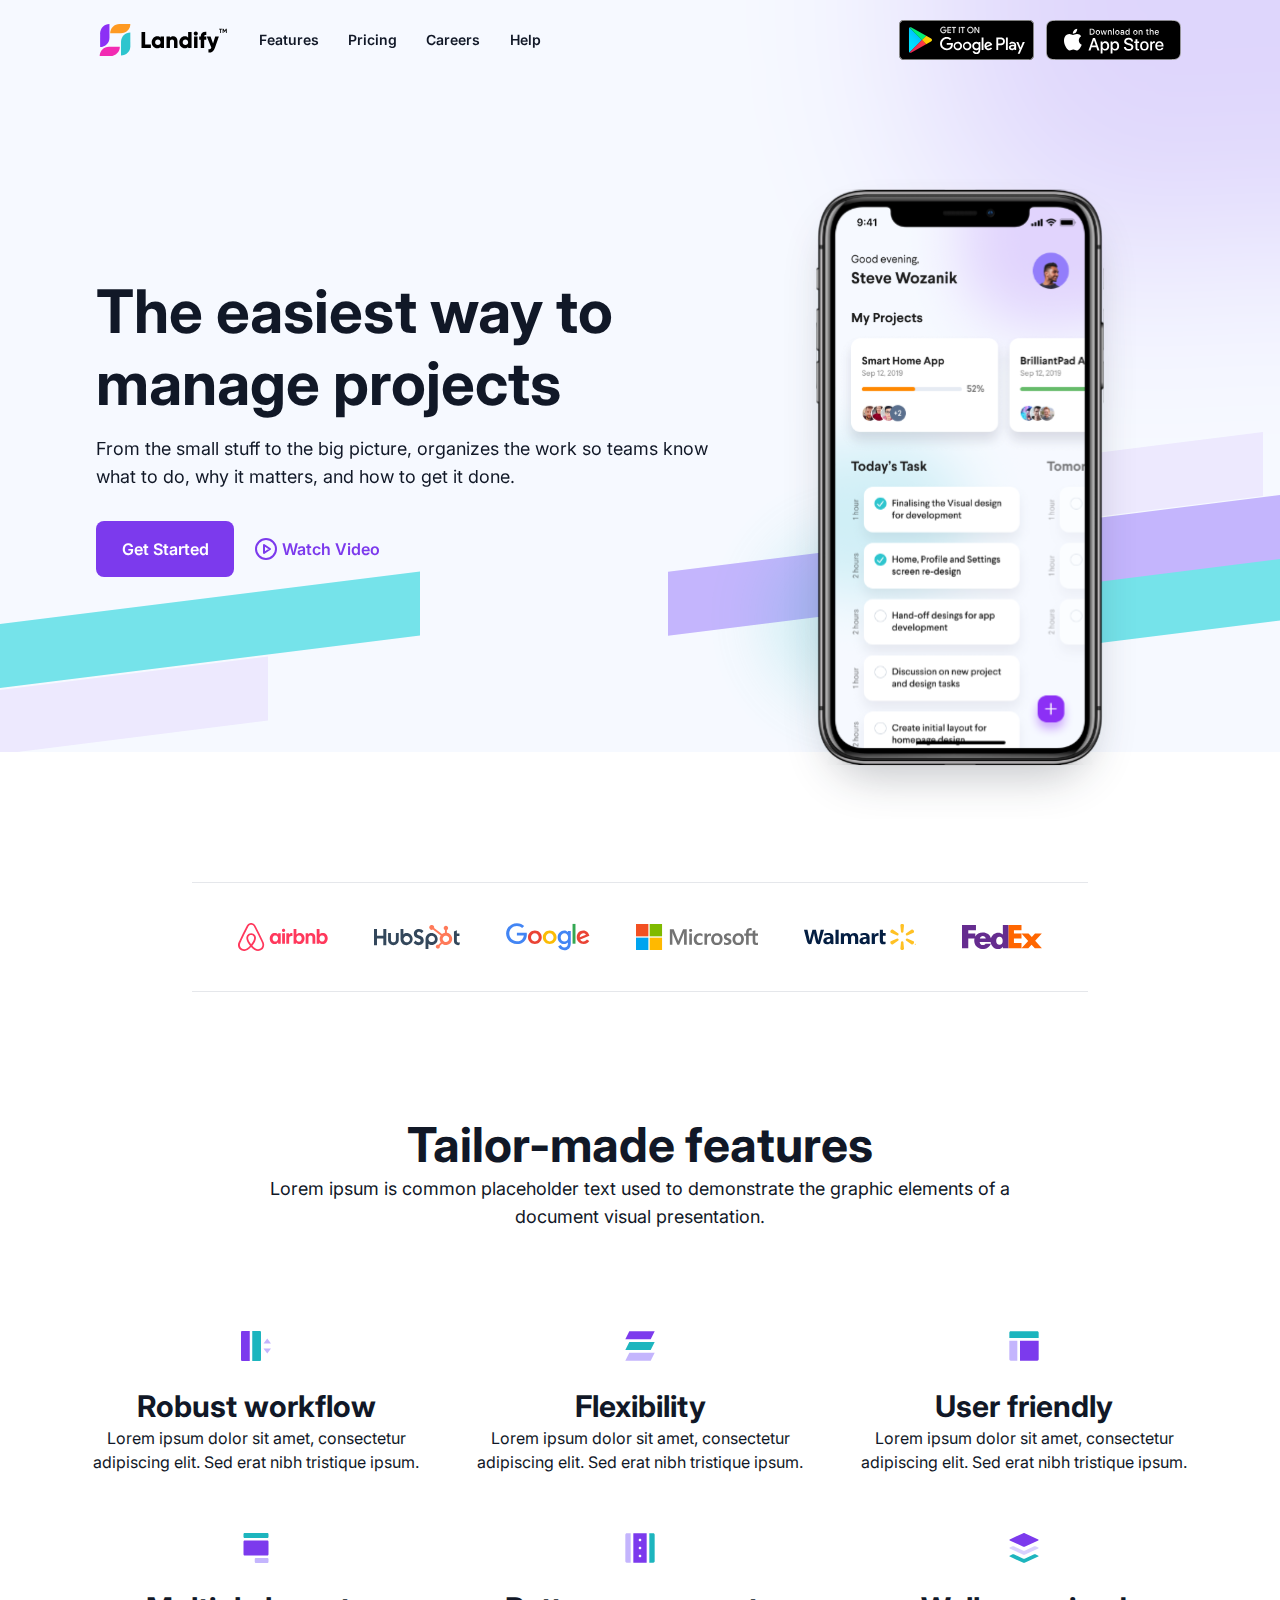
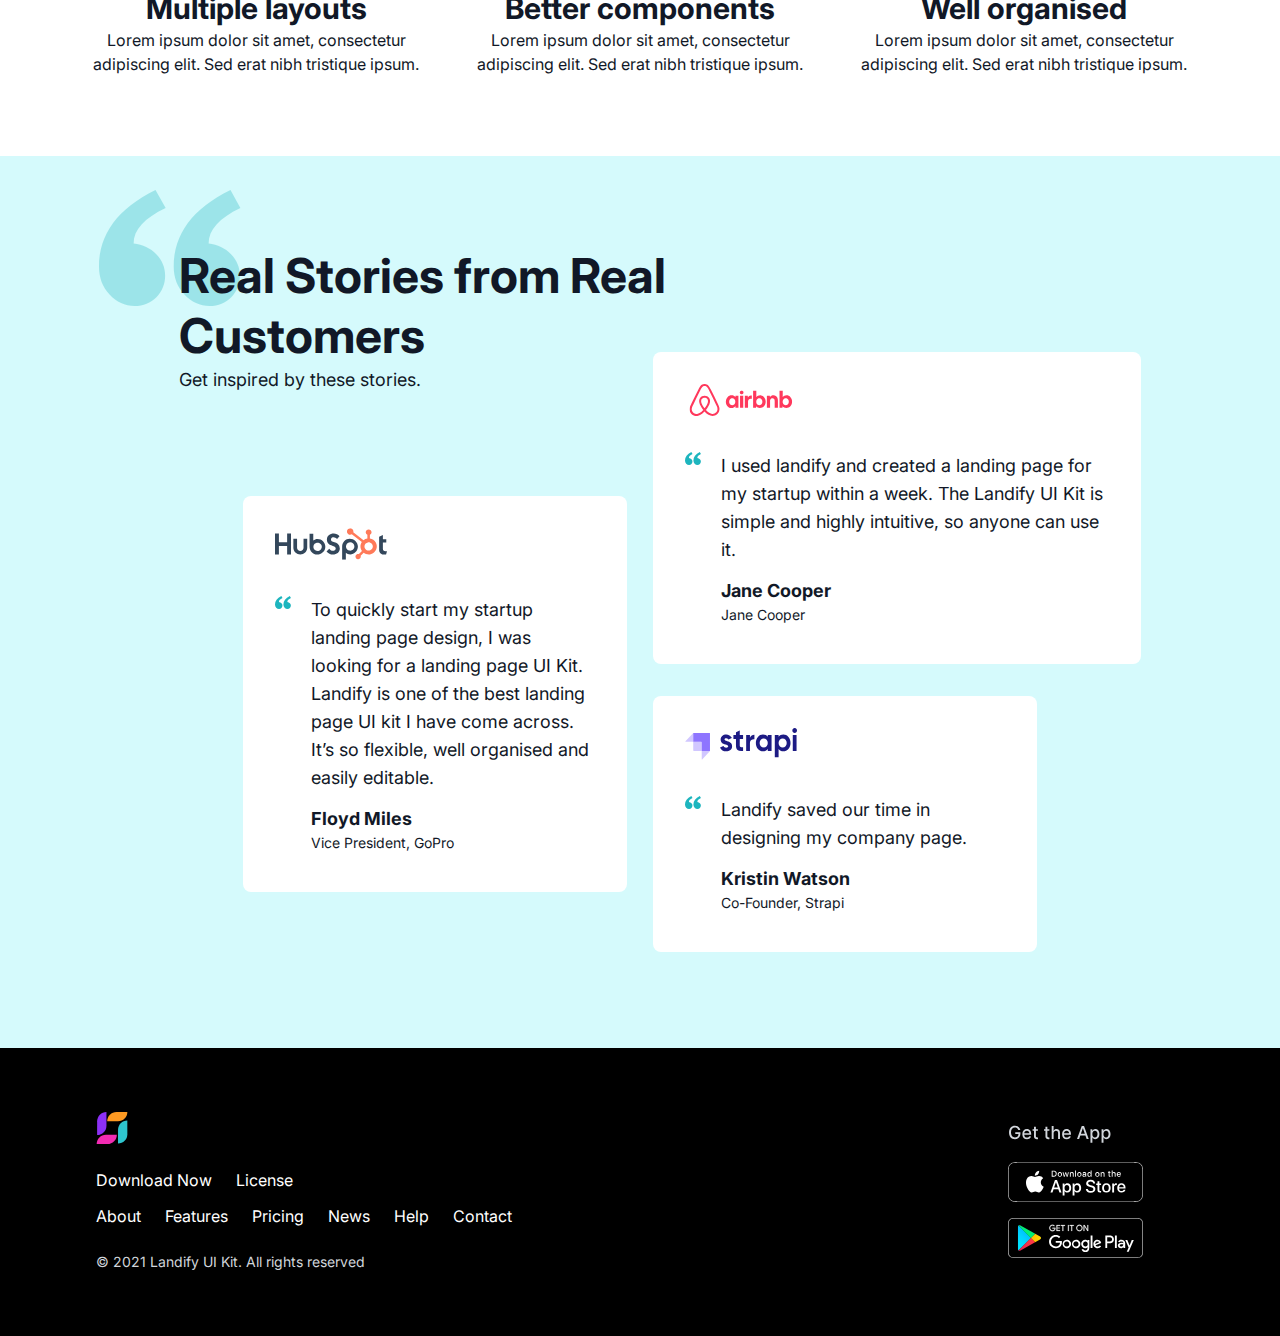
==== commit bddc9284: "Compatibility also provided for mobile view" ====
--- a/index.html
+++ b/index.html
@@ -5,9 +5,11 @@
   <meta charset="UTF-8">
   <meta http-equiv="X-UA-Compatible" content="IE=edge">
   <meta name="viewport" content="width=device-width, initial-scale=1.0">
-  <title>Document</title>
+  <title>Landify</title>
   <link rel="stylesheet" href="style.css">
   <link rel="stylesheet" href="responsive.css">
+
+
 </head>
 
 <body>
@@ -27,10 +29,25 @@
             </div>
           </div>
           <div class="right-nav">
-
-            <img src="images/Hero/_App badges.svg" alt="">
-
-
+            <img src="images/Hero/_App badges.svg" alt="" class="app">
+            <input id="toggle" type="checkbox" style="display: none; cursor: pointer;"></input>
+
+            <label for="toggle" class="hamburger">
+              <div class="top-bun"></div>
+              <div class="meat"></div>
+              <div class="bottom-bun"></div>
+            </label>
+
+            <div class="nav">
+              <div class="nav-wrapper">
+                <nav>
+                  <a class="hm" href="#">Features</a> <br>
+                  <a class="hm" href="#">Pricing</a> <br>
+                  <a class="hm" href="#">Carees</a> <br>
+                  <a class="hm" href="#">Help</a>
+                </nav>
+              </div>
+            </div>
           </div>
         </div>
 
@@ -43,12 +60,11 @@
               done.</p>
             <div class="buttons">
               <button id="purpleBtn">Get Started</button>
-              <button id="btn"><img src="images/Hero/Icon.svg" alt="" style="margin-right:10px;"> Watch Video</button>
+              <button id="btn"><img src="images/Hero/Icon.svg" alt="" style="margin-right:5px;"> Watch Video</button>
             </div>
 
           </div>
           <div class="rightContainer">
-            <!-- <img src="images/Hero/Turquoise Circle.svg" alt="" id="turquoise"> -->
             <div class="iphone">
               <img src="images/Hero/Mobile.svg" alt="">
             </div>
@@ -68,12 +84,12 @@
       <div class="logo-container">
 
         <div class="logos">
-          <img src="images/Logo Clouds/1.svg" style="cursor: pointer" alt="">
-          <img src="images/Logo Clouds/2.svg" style="cursor: pointer" alt="">
-          <img src="images/Logo Clouds/3.svg" style="cursor: pointer" alt="">
-          <img src="images/Logo Clouds/4.svg" style="cursor: pointer" alt="">
-          <img src="images/Logo Clouds/5.svg" style="cursor: pointer" alt="">
-          <img src="images/Logo Clouds/6.svg" style="cursor: pointer" alt="">
+          <img src="images/Logo Clouds/1.svg" style="cursor: pointer" alt="" class="lg">
+          <img src="images/Logo Clouds/2.svg" style="cursor: pointer" alt="" class="lg">
+          <img src="images/Logo Clouds/3.svg" style="cursor: pointer" alt="" class="lg">
+          <img src="images/Logo Clouds/4.svg" style="cursor: pointer" alt="" class="lg">
+          <img src="images/Logo Clouds/5.svg" style="cursor: pointer" alt="" class="lg2">
+          <img src="images/Logo Clouds/6.svg" style="cursor: pointer" alt="" class="lg">
 
         </div>
 
@@ -167,6 +183,7 @@
 
 
       </div>
+
       <div class="item1">
         <img id="Hp" src="images/Logo Clouds/2.svg" alt="">
         <div class="content1">
@@ -256,6 +273,8 @@
 
   </section>
 
+
+
 </body>
 
 </html>--- a/style.css
+++ b/style.css
@@ -40,7 +40,7 @@
    background-position: 0% 90%, 0% 103.5%, 98% 68%, 100% 81%,100% 83%;
 }
 .turquoise{
-   position: absolute;
+ position: absolute;
   top:71%;
   left:60%;
   filter: blur(33px);
@@ -119,9 +119,8 @@
 .buttons{
 display: flex;
 flex-direction: row;
-align-items: center;
-justify-content: space-between;
-width: 333px;
+justify-content:space-between;
+width: 290px;
 height: 56px;
 
 }
@@ -149,6 +148,7 @@
     font-weight: 600;
 }
 .rightContainer{
+  
     display: flex;
     justify-content: center;
     width: 488px;
@@ -359,7 +359,6 @@
     height: 184px;
     margin-left: 32px;
 }
-
 .f{
     display: flex;
     flex-direction: column;
@@ -474,7 +473,3 @@
 
 
 
-
-
-
-
--- a/responsive.css
+++ b/responsive.css
@@ -1,13 +1,404 @@
-@media (max-width:768px){
-.link{
-display: none;
-}
-
-
-}
-@media(min-width:768px){
-  .hamburger{
-    display: none;
-  }
+/*** TABLET RESPONSİVE CSS ***/
+
+@import url( 'https://fonts.googleapis.com/css2?family=Inter:wght@600,700,400,800&display=swap%27%27');
+*{
+    padding: 0;
+    margin: 0;
+    list-style: none;
+    border: none;
+    text-decoration: none;
+    box-sizing: border-box;
+    font-family: 'Inter',sans-serif;
+    color: #111827;
+
+}
+
+@media(max-width:769px){
+    .link{
+        display: none;
+    }
+   
+    .hamburger {
+    position: absolute;
+    top: 4em;
+    right: 2%;
+    margin-left: -2em;
+    margin-top: -45px;
+    width: 2em;
+    height: 45px;
+    z-index: 5;
+  }
+
+  .hamburger div {
+    position: relative;
+    width: 2em;
+    height: 4px;
+    border-radius: 3px;
+    background-color: black;
+    margin-top: 8px;
+    transition: all 0.3s ease-in-out;
+  }
+
+ 
+  .nav {
+    position: fixed;
+    width: 50%;
+    height: 100%;
+    background-color:white;
+    top: -100%; left: 0; right: 0; bottom: 0;
+    overflow: hidden;
+    transition: all 0.3s ease-in-out;
+    transform: scale(0);
+
+  }
+
+  .nav-wrapper {
+    position: relative;
+    overflow: hidden;
+    overflow-y: auto;
+    height: 100%;
+  }
+  nav {
+    text-align: left;
+    margin-left: 15%;
+  }
+  nav a {
+    position: relative;
+    text-decoration: none;
+    color: black;
+    font-size: 1em;
+    display: inline-block;
+    margin-top: 1.25em;
+    transition: color 0.2s ease-in-out;
+    letter-spacing: 1px;
+  }
+  nav a:before {
+    content: '';
+    height: 0;
+    position: absolute;
+    width: 0.25em;
+    background-color: white;
+    left: -0.5em;
+    transition: all 0.2s ease-in-out;
+  }
+  nav a:hover {
+    color: #7C3AED;
+  }
+  nav a:hover:before {
+    height: 100%;
+  }
+
+
+  #toggle:checked + .hamburger .top-bun {
+    transform: rotate(-45deg);
+    margin-top: 25px;
+  }
+  #toggle:checked + .hamburger .bottom-bun {
+    opacity: 0;
+    transform: rotate(45deg);
+  }
+  #toggle:checked + .hamburger .meat {
+    transform: rotate(45deg);
+    margin-top: -7px;
+  }
+
+  #toggle:checked + .hamburger + .nav {
+    top: 0;
+    transform: scale(1);
+  }
+  .frame{
+      height: 3680px;
+  }
+  .container{
+      display: flex;
+      flex-wrap:wrap;
+      justify-content: center;
+      margin-top: -50px;
+      margin-bottom: 100px;
+      margin-left: 50px;
+
+  }
+  .turquoise{
+  position: absolute;
+  top:61%;
+  left:20%;
+  filter: blur(33px);
+  opacity: 0.3;
+  z-index: 0;
+}
+  .title{
+font-size: 48px;
+font-style: normal;
+font-weight: 700;
+line-height: 60px;
+letter-spacing: -0.025em;
+text-align: left;
+  }
+  .subtitle{
+font-size: 18px;
+font-style: normal;
+font-weight: 400;
+line-height: 28px;
+letter-spacing: 0em;
+text-align: left;
+
+  }
+ .hero{
+     height: 1120px;
+ }
+ .bg{
+   height: 1100px;
+   background-image: url('images/Responsive/Left\ Band\ 1.svg'),url('images/Responsive/Left\ Band\ 2.svg'),url('images/Responsive/Right\ Band\ 1.svg'),url('images/Responsive/Right\ Band\ 2.svg'),url('images/Responsive/Right\ Band\ 3.svg');
+background-repeat: no-repeat;
+background-position:0% 75%,-2% 86%, 85% 53%, 100% 61% ,100% 63%;
+
+ }
+ .logo-clouds{
+       height: 168px;
+ }
+ .logo-container{
+   height: 136px;
+   align-items: center;
+   width: 688px;
+ }
+ .logos{
+    width: 688px;
+    height: 86px;
+    flex-wrap: wrap;
+    justify-content: flex-start;
+    
+ }
+ .lg{
+   margin-left: 64px;
+   margin-right: 10px;
+   max-width: 100px;
+ }
+ .lg2{
+    margin-left: 230px;
+    margin-right: 30px;
+ }
+
+ .features{
+   height: 865px;
+ }
+   .features-header{
+        width: 100%;
+        height: 79px;
+    }
+
+ .f-title{
+font-size: 36px;
+font-style: normal;
+font-weight: 700;
+line-height: 45px;
+letter-spacing: -0.025em;
+text-align: center;
+
+ }
+ .f-subtitle{
+font-size: 18px;
+font-style: normal;
+font-weight: 400;
+line-height: 28px;
+ }
+ .features-container{
+   width: 688px;
+   height: 632px;
+   flex-wrap: wrap;
+   margin-bottom: -100px;
+ }
+.row1{
+  height: 498px;
+  width: 300px;
+  display: flex;
+  flex-wrap: wrap;
+  
+}
+.testimonial{
+        height: 1245px; 
+    
+    }
+  .testimonial-title{
+    font-size: 36px;
+    text-align: left;
+    width: 688px;
+    height: 81px;
+    }
+    .testimonial-subtitle{
+      font-size: 18px;
+      text-align: left;
+    }
+   .text{
+     height: 200px;
+     width: 500px;
+   }
+   .person{
+     margin-top: -80px;
+   }
+     .item1{
+        width: 688px;
+        height: 284px;
+        top: 310px;
+        left: 36px;
+        margin-top:-70px;
+    }
+    .item2{
+        width: 688px;
+        height: 284px;
+        top: 564px;
+        left: 36px;
+    }
+    .item3{
+        width: 688px;
+        height: 284px;
+        top: 890px;
+        left: 36px;
+      
+    }
+    .footer{
+        height: 288px;
+    }
+    
+ 
+}
+ 
+
+
+
+@media(min-width:769px){
+     .hm{
+        display: none;
+        
+    }
+}
+
+@media(max-width:376px){
+.app{
+    display: none;}
+.frame{
+  height:4833px;}
+.hero{
+  height: 1200px;
+}
+.bg{
+ height:955px;
+ background-image: url('images/Mobile/Left\ Band\ 2.svg'),url('images/Mobile/Left\ Band\ 1.svg'),url('images/Mobile/Right\ Band\ 2.svg'),url('images/Mobile/Right\ Band\ 3.svg');
+ background-repeat: no-repeat;
+ background-position: 0% 100% , 0% 90%,100% 79%, 100% 80%;
+
+}
+.title{
+font-size: 36px;}
+.subtitle{
+font-size: 18px;}
+.rightContainer{
+margin-top: 100px;
+margin-left: -23px;
+}
+.logo-clouds{
+        width: 375px;
+        height: 228px;
+    }
+    .logo-container{
+        width: 90%;
+        height: 196px;
+    }
+    .logos{
+        width: 100%;
+        height: 146px;
+    }
+    .lg{
+        margin-right: 5px;
+        margin-left: 44px;
+    }
+    .lg2{
+        margin-left: 50px;
+        margin-right: 10px;
+    }
+    .features{
+      height: 1402px;
+      
+    }
+    .f-title{
+    font-size: 36px;
+    width: 300px;
+    }
+    .f-subtitle{
+    font-size: 18px;
+    height: 112px;
+    width: 335px;
+
+    }
+  .features-container{
+   height: 1248px;
+   width: 335px;
+   margin-left: 20px;
+ }
+ .box{
+   margin-top: 35px;
+ }
+ .testimonial{
+   height: 1456px;
+ }
+ .testimonial-title{
+ width: 80%;
+ font-size: 25px;
+ margin-top: 0px;
+ }
+ .testimonial-subtitle{
+   margin-top:40px;
+   font-size: 16px;
+ }
+ .item1{
+height: 368px;
+width: 335px;
+left: 15px;
+top: 320px;
+border-radius: 8px;
+
+
+ }
+ .item2{
+ height: 368px;
+width: 335px;
+left: 15px;
+top: 635px;
+border-radius: 8px;
+
+
+ }
+ .item3{
+height: 368px;
+width: 335px;
+left: 15px;
+top: 1020px;
+border-radius: 8px;
+
+
+ }
+ .text{
+height: 168px;
+width: 239px;
+left: 0px;
+top: 0px;
+font-size: 16px;
+
+ }
+ .person{
+   margin-top: 40px;
+ }
+ .footer{
+ height: 548px;
+ 
+ }
+ .footer-container{
+   display: flex;
+   flex-wrap: wrap;
+ }
+ .footer-img{
+   margin-top: 80px;
+ }
+ 
+
 
 }